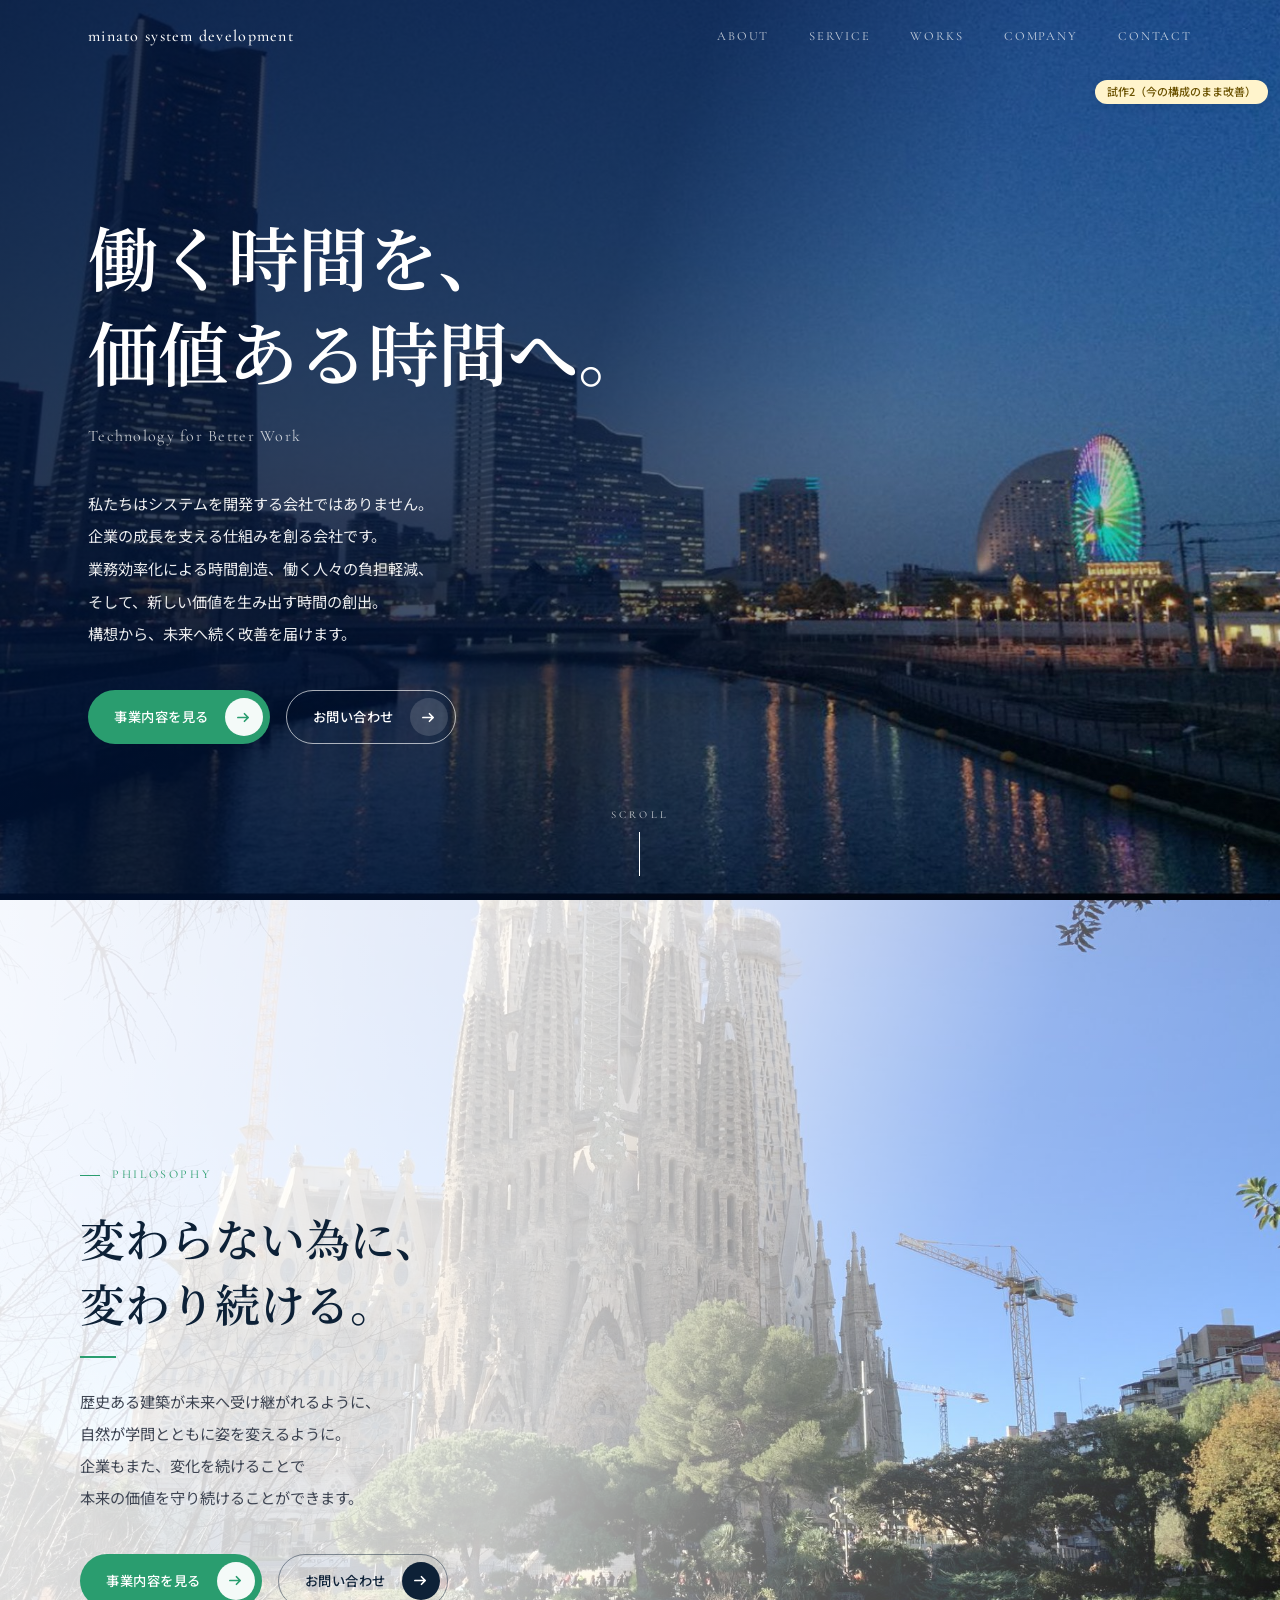
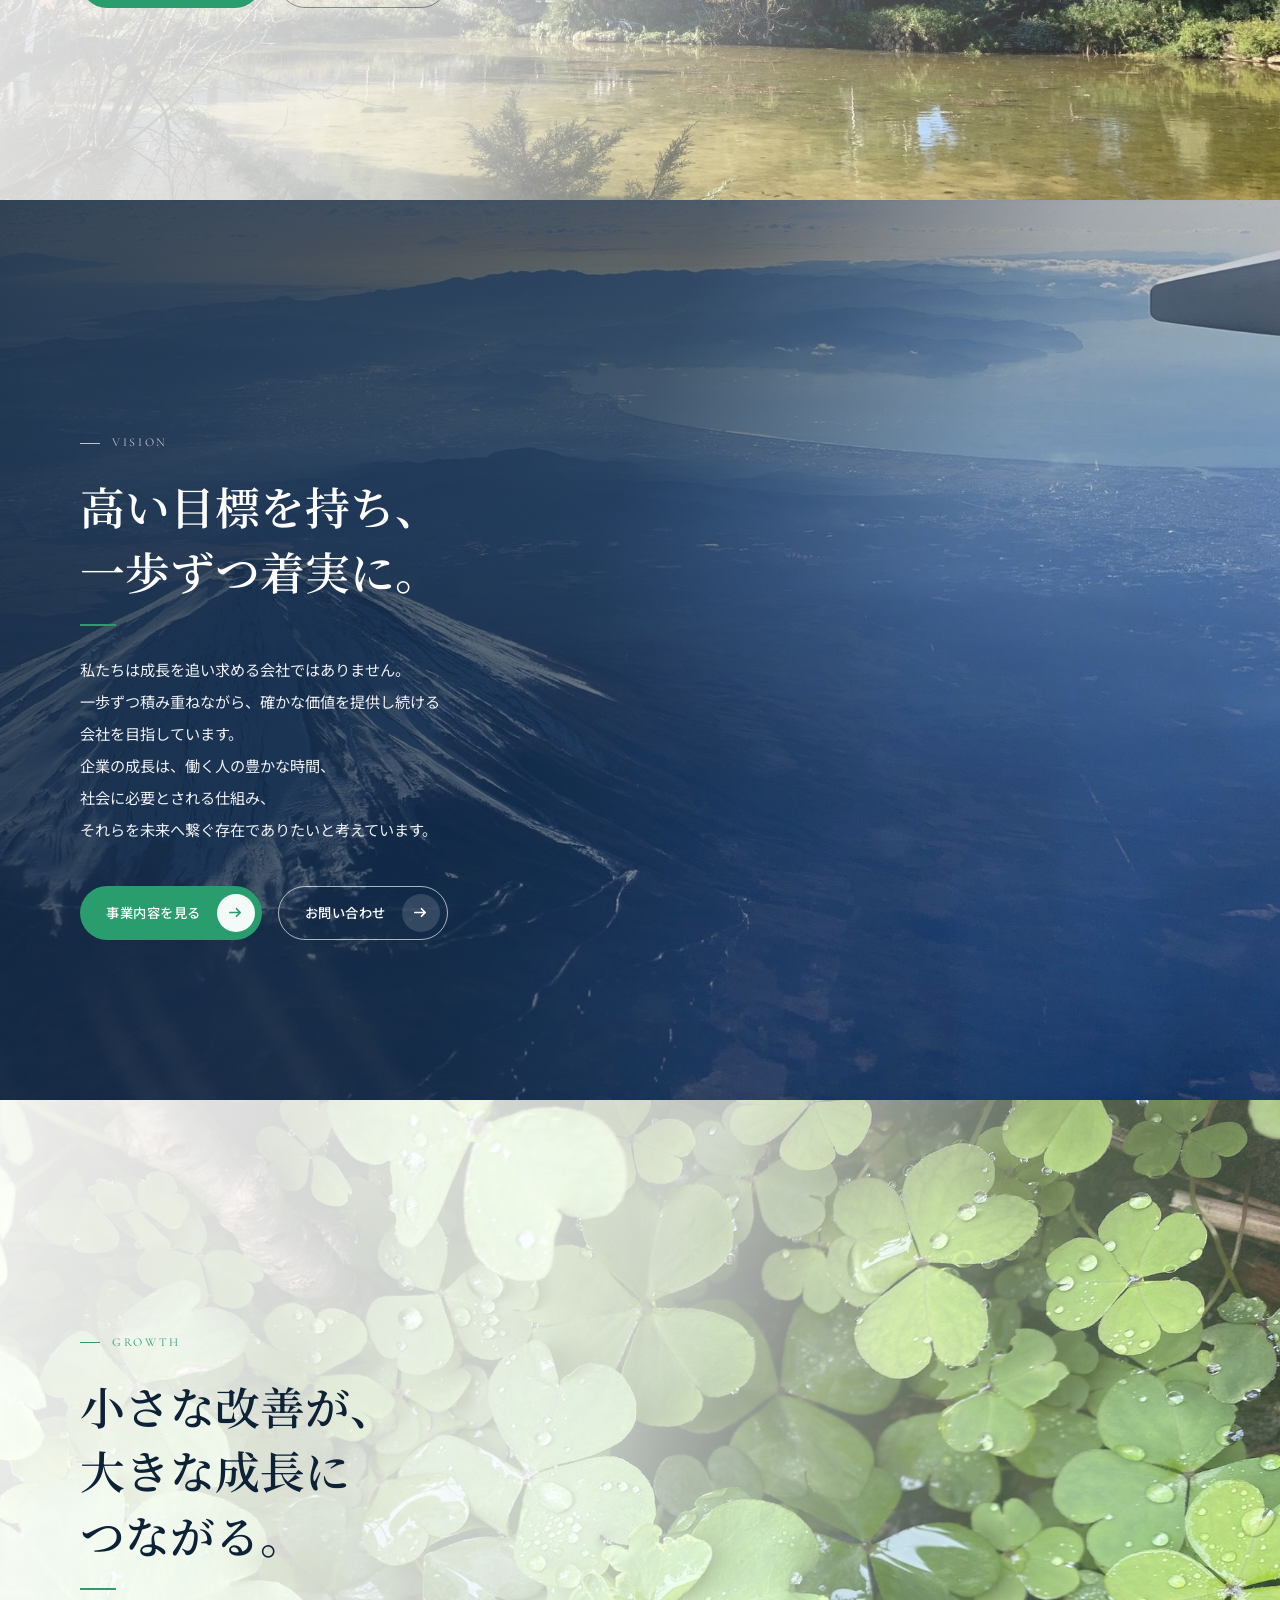
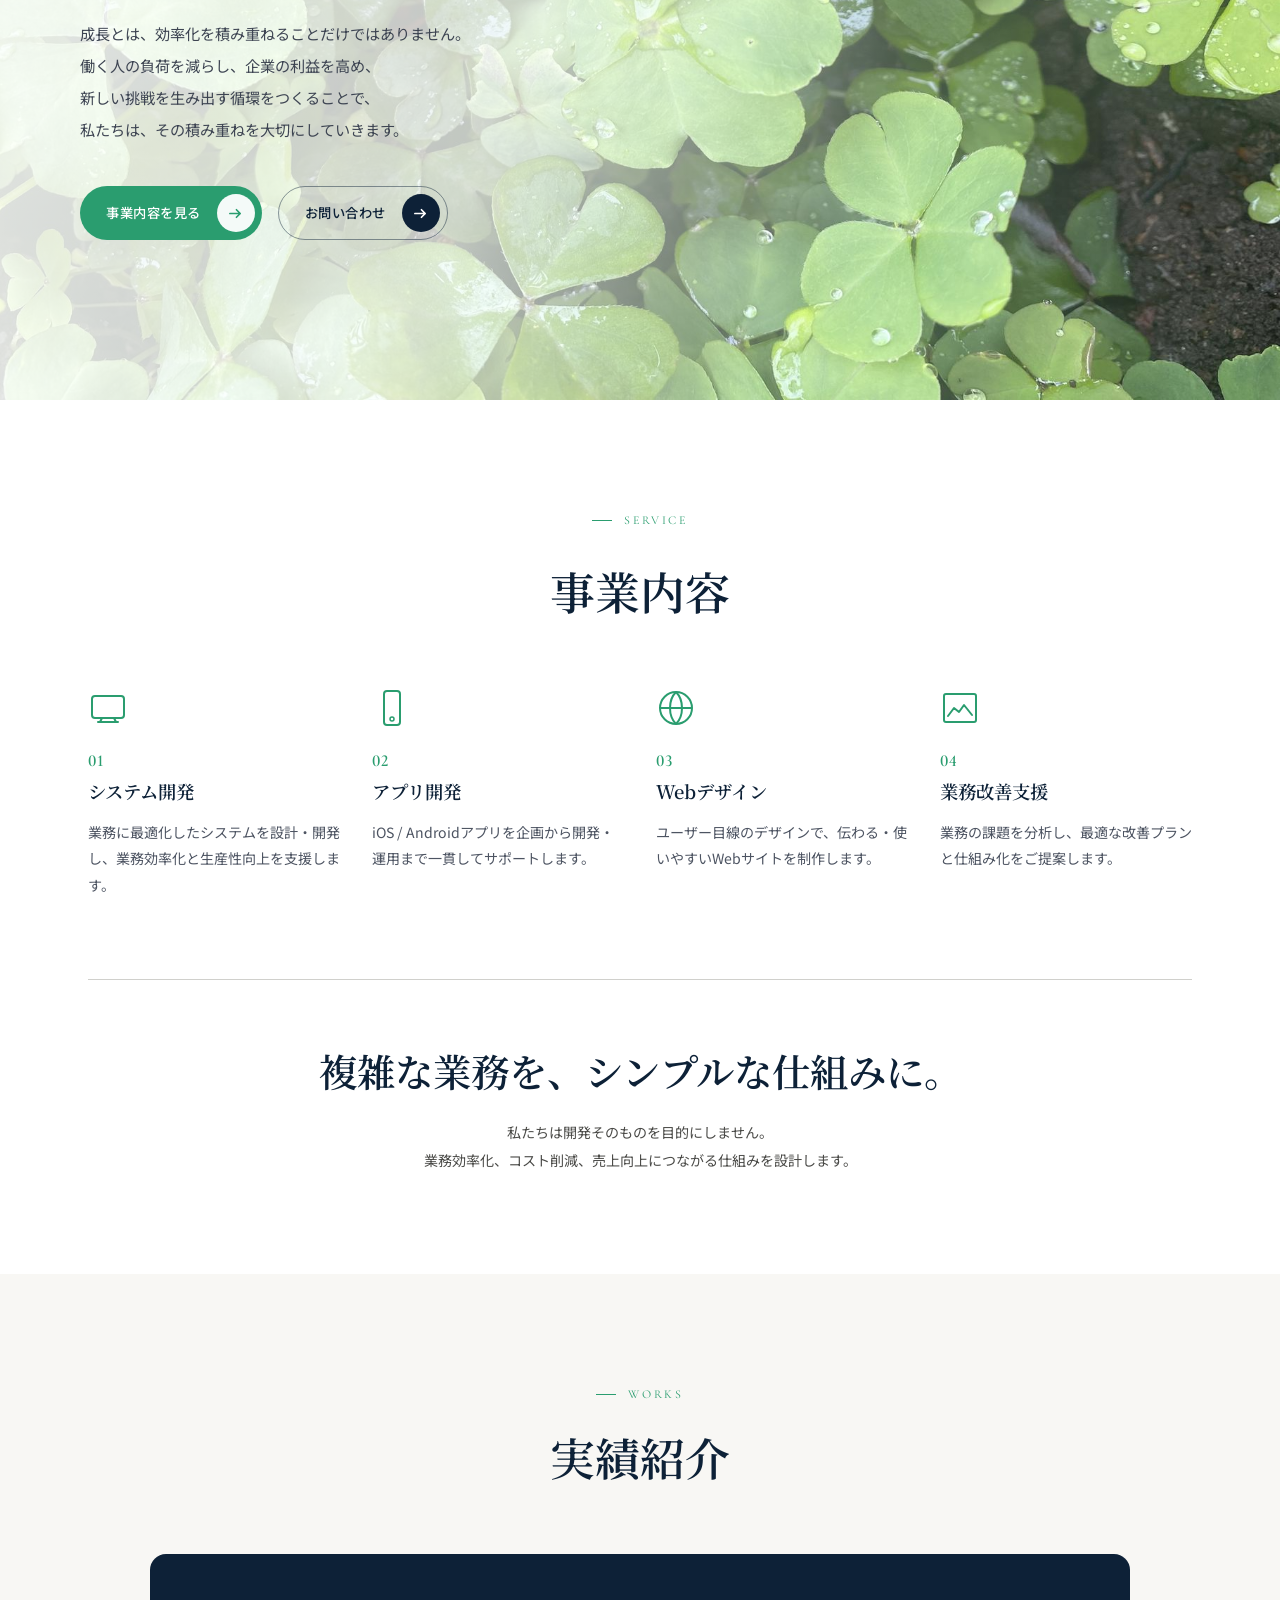
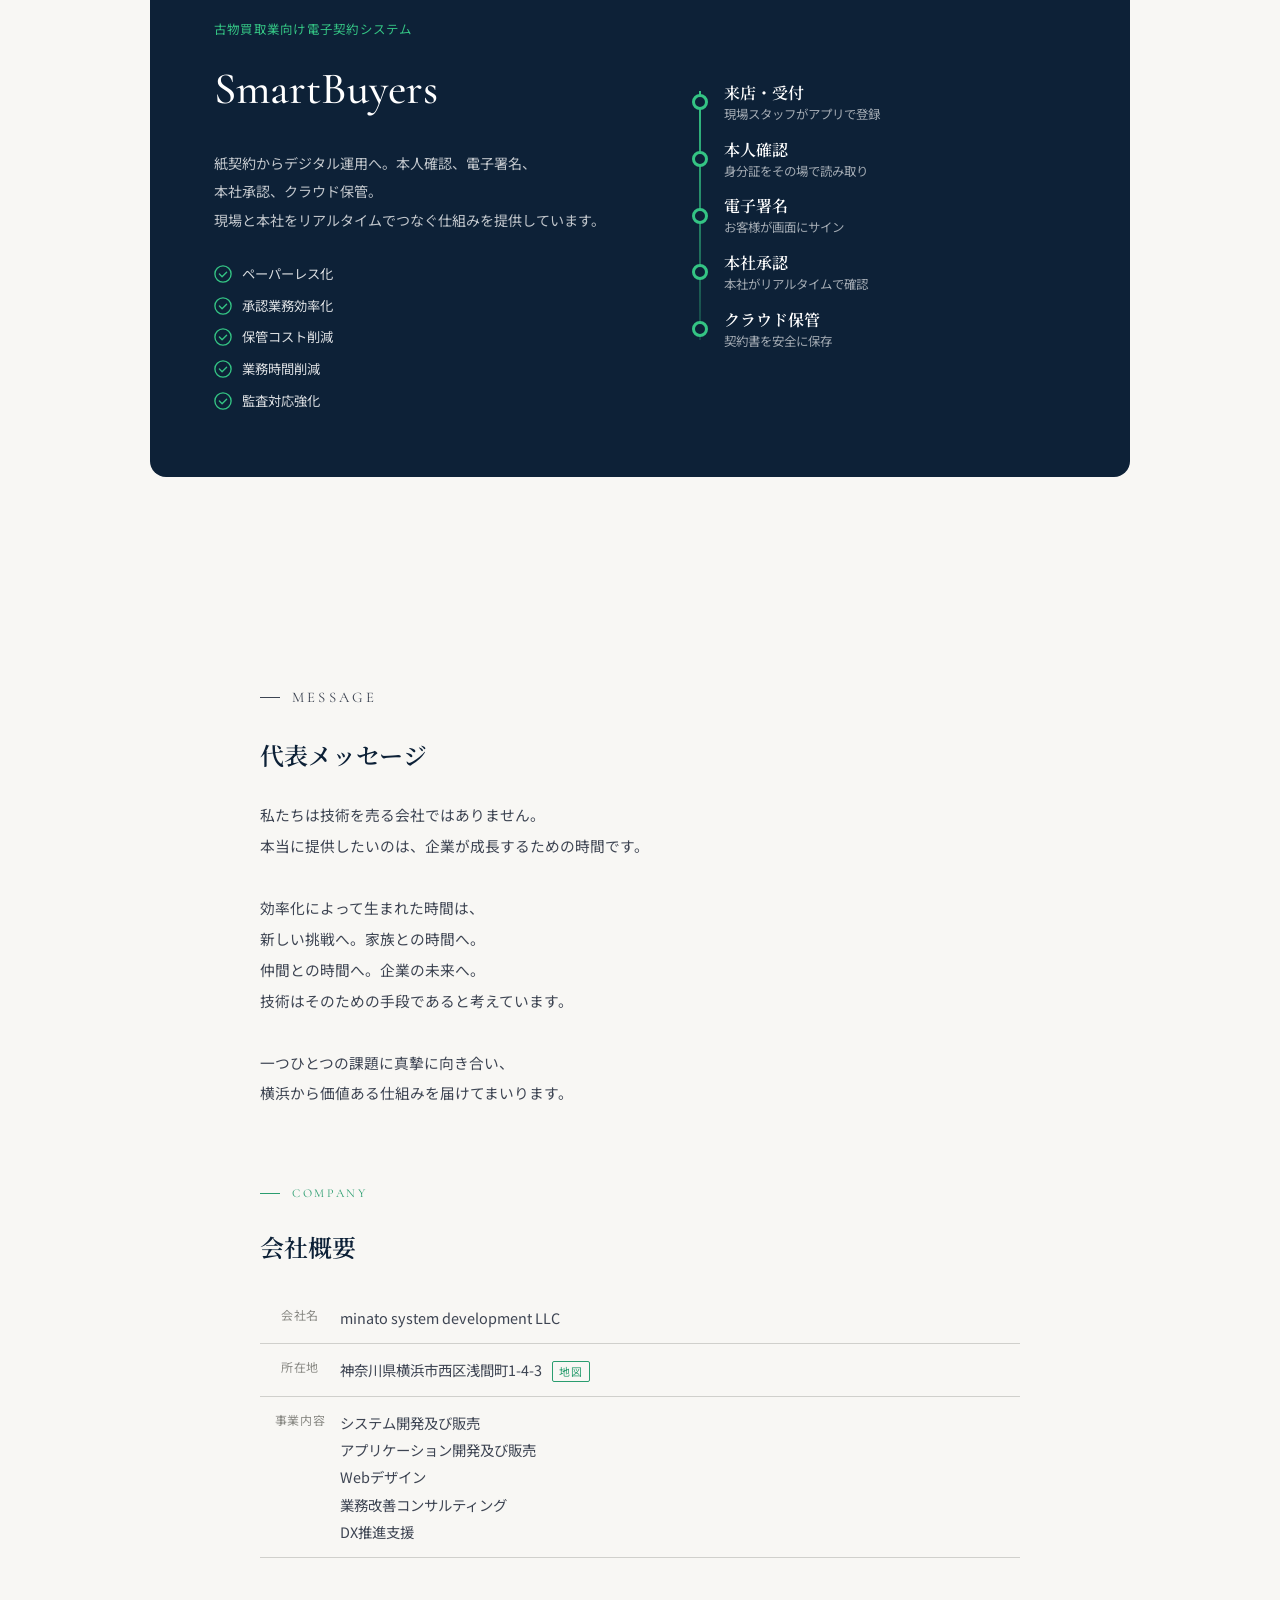
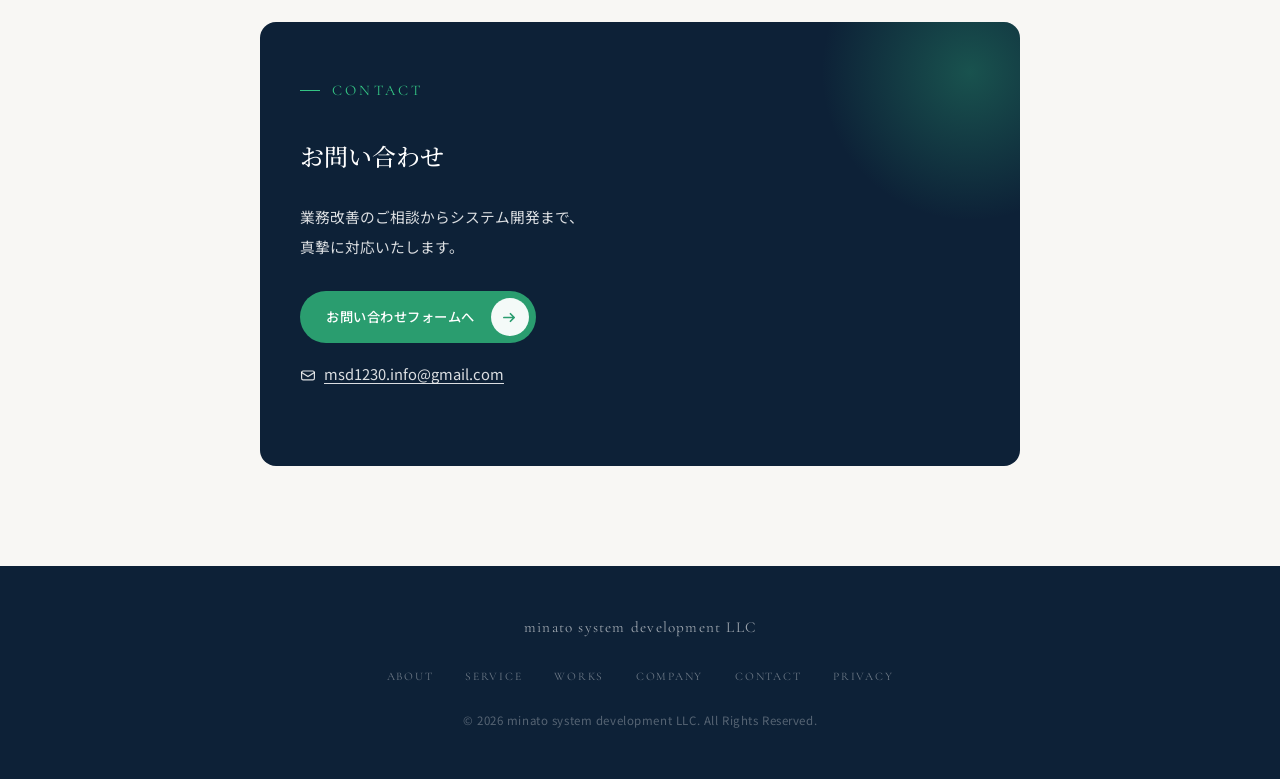
==== preview2/index.html @ 87cdeef1 "Add prototype 2 at /preview2/: current structure with refinements, noindex Copy of the live top page" ====
<!DOCTYPE html>
<html lang="ja">
<head>
  <meta charset="UTF-8">
  <meta name="robots" content="noindex, nofollow">
  <meta name="viewport" content="width=device-width, initial-scale=1.0">
  <title>minato system development LLC（試作2）</title>
  <meta name="description" content="働く時間を、価値ある時間へ。業務改善を通じて企業の成長と働く人々の豊かな時間を創出する。">
  <link rel="icon" href="../favicon.svg" type="image/svg+xml">
  <link rel="apple-touch-icon" href="../assets/images/apple-touch-icon.png">
  <meta property="og:type" content="website">
  <meta property="og:site_name" content="minato system development LLC">
  <meta property="og:title" content="minato system development LLC">
  <meta property="og:description" content="働く時間を、価値ある時間へ。業務改善を通じて企業の成長と働く人々の豊かな時間を創出する。">
  <meta property="og:url" content="https://mk12ttt.github.io/minato-system-development/">
  <meta property="og:image" content="https://mk12ttt.github.io/minato-system-development/assets/images/ogp.jpg">
  <meta property="og:locale" content="ja_JP">
  <meta name="twitter:card" content="summary_large_image">
  <link rel="stylesheet" href="../assets/css/style.css?v=20261011">
  <link rel="stylesheet" href="refine.css?v=1">
  <link rel="preconnect" href="https://fonts.googleapis.com">
  <link rel="preconnect" href="https://fonts.gstatic.com" crossorigin>
  <link href="https://fonts.googleapis.com/css2?family=Noto+Serif+JP:wght@400;500;600&family=Noto+Sans+JP:wght@300;400;500&family=Cormorant+Garamond:ital,wght@0,400;0,500;1,400&display=swap" rel="stylesheet">
</head>
<body>

  <div class="preview-badge">試作2（今の構成のまま改善）</div>

  <!-- HEADER -->
  <header class="header" id="header">
    <div class="header__inner">
      <a href="#top" class="header__logo">minato system development</a>
      <button class="header__hamburger" id="hamburger" aria-label="メニュー" aria-expanded="false" aria-controls="nav">
        <span></span><span></span><span></span>
      </button>
      <nav class="header__nav" id="nav">
        <button class="nav-close-btn" id="navClose" aria-label="閉じる">
          <svg width="20" height="20" viewBox="0 0 20 20" fill="none"><path d="M4 4l12 12M16 4L4 16" stroke="currentColor" stroke-width="1.5" stroke-linecap="round"/></svg>
        </button>
        <a href="#about">ABOUT</a>
        <a href="#service">SERVICE</a>
        <a href="#works">WORKS</a>
        <a href="#company">COMPANY</a>
        <a href="#contact">CONTACT</a>
      </nav>
      <div class="nav-overlay" id="navOverlay"></div>
    </div>
  </header>

  <!-- HERO -->
  <section id="top" class="sec-hero">
    <div class="sec-hero__overlay"></div>
    <div class="sec-hero__content">
      <h1 class="sec-hero__heading">働く時間を、<br>価値ある時間へ。</h1>
      <p class="sec-hero__sub">Technology for Better Work</p>
      <p class="sec-hero__body">私たちはシステムを開発する会社ではありません。<br>企業の成長を支える仕組みを創る会社です。<br>業務効率化による時間創造、働く人々の負担軽減、<br>そして、新しい価値を生み出す時間の創出。<br>構想から、未来へ続く改善を届けます。</p>
      <div class="cta-row">
        <a href="#service" class="btn btn--primary">事業内容を見る<span class="btn__arrow" aria-hidden="true"></span></a>
        <a href="#contact" class="btn btn--outline">お問い合わせ<span class="btn__arrow" aria-hidden="true"></span></a>
      </div>
    </div>
    <a href="#about" class="scroll-cue" aria-label="下へスクロール">SCROLL<span></span></a>
  </section>

  <!-- PHILOSOPHY -->
  <section id="about" class="sec-philosophy" data-nav="about">
    <div class="sec-philosophy__overlay"></div>
    <div class="sec-philosophy__text">
      <p class="sec-label">PHILOSOPHY</p>
      <h2 class="sec-heading">変わらない為に、<br>変わり続ける。</h2>
      <span class="sec-accent"></span>
      <p class="sec-body">歴史ある建築が未来へ受け継がれるように、<br>自然が学問とともに姿を変えるように。<br>企業もまた、変化を続けることで<br>本来の価値を守り続けることができます。</p>
      <div class="cta-row">
        <a href="#service" class="btn btn--primary">事業内容を見る<span class="btn__arrow" aria-hidden="true"></span></a>
        <a href="#contact" class="btn btn--ghost">お問い合わせ<span class="btn__arrow" aria-hidden="true"></span></a>
      </div>
    </div>
    <div class="sec-philosophy__photo"></div>
  </section>

  <!-- VISION -->
  <section class="sec-vision" data-nav="about">
    <div class="sec-vision__overlay"></div>
    <div class="sec-vision__content">
      <p class="sec-label sec-label--light">VISION</p>
      <h2 class="sec-heading sec-heading--white">高い目標を持ち、<br>一歩ずつ着実に。</h2>
      <span class="sec-accent"></span>
      <p class="sec-body sec-body--white">私たちは成長を追い求める会社ではありません。<br>一歩ずつ積み重ねながら、<br class="sp-br">確かな価値を提供し続ける<br>会社を目指しています。<br>企業の成長は、働く人の豊かな時間、<br>社会に必要とされる仕組み、<br>それらを未来へ繋ぐ存在で<br class="sp-br">ありたいと考えています。</p>
      <div class="cta-row">
        <a href="#service" class="btn btn--primary">事業内容を見る<span class="btn__arrow" aria-hidden="true"></span></a>
        <a href="#contact" class="btn btn--outline">お問い合わせ<span class="btn__arrow" aria-hidden="true"></span></a>
      </div>
    </div>
  </section>

  <!-- GROWTH -->
  <section class="sec-growth" data-nav="about">
    <div class="sec-growth__overlay"></div>
    <div class="sec-growth__text">
      <p class="sec-label">GROWTH</p>
      <h2 class="sec-heading">小さな改善が、<br>大きな成長に<br>つながる。</h2>
      <span class="sec-accent"></span>
      <p class="sec-body">成長とは、<br class="sp-br">効率化を積み重ねることだけではありません。<br>働く人の負荷を減らし、企業の利益を高め、<br>新しい挑戦を生み出す循環をつくることで、<br>私たちは、その積み重ねを大切にしていきます。</p>
      <div class="cta-row">
        <a href="#service" class="btn btn--primary">事業内容を見る<span class="btn__arrow" aria-hidden="true"></span></a>
        <a href="#contact" class="btn btn--ghost">お問い合わせ<span class="btn__arrow" aria-hidden="true"></span></a>
      </div>
    </div>
    <div class="sec-growth__photo"></div>
  </section>

  <!-- SERVICE -->
  <section id="service" class="sec-service" data-nav="service">
    <div class="container">
      <div class="sec-service__header">
        <p class="sec-label">SERVICE</p>
        <h2 class="sec-heading">事業内容</h2>
      </div>
      <div class="sec-service__grid">
        <div class="service-card">
          <div class="service-card__icon">
            <svg viewBox="0 0 40 40" fill="none"><rect x="4" y="8" width="32" height="22" rx="3" stroke="currentColor" stroke-width="2"/><path d="M14 30l-2 4M26 30l2 4M10 34h20" stroke="currentColor" stroke-width="2" stroke-linecap="round"/></svg>
          </div>
          <div class="service-card__text">
          <h3>システム開発</h3>
          <p>業務に最適化したシステムを設計・開発し、業務効率化と生産性向上を支援します。</p>
          </div>
        </div>
        <div class="service-card">
          <div class="service-card__icon">
            <svg viewBox="0 0 40 40" fill="none"><rect x="12" y="3" width="16" height="34" rx="3" stroke="currentColor" stroke-width="2"/><circle cx="20" cy="31" r="2" stroke="currentColor" stroke-width="1.5"/></svg>
          </div>
          <div class="service-card__text">
          <h3>アプリ開発</h3>
          <p>iOS / Androidアプリを企画から開発・運用まで一貫してサポートします。</p>
          </div>
        </div>
        <div class="service-card">
          <div class="service-card__icon">
            <svg viewBox="0 0 40 40" fill="none"><circle cx="20" cy="20" r="16" stroke="currentColor" stroke-width="2"/><path d="M4 20h32M20 4c-4 4-6 9-6 16s2 12 6 16M20 4c4 4 6 9 6 16s-2 12-6 16" stroke="currentColor" stroke-width="2"/></svg>
          </div>
          <div class="service-card__text">
          <h3>Webデザイン</h3>
          <p>ユーザー目線のデザインで、伝わる・使いやすいWebサイトを制作します。</p>
          </div>
        </div>
        <div class="service-card">
          <div class="service-card__icon">
            <svg viewBox="0 0 40 40" fill="none"><path d="M8 28l6-8 5 4 5-7 8 10" stroke="currentColor" stroke-width="2" stroke-linecap="round" stroke-linejoin="round"/><rect x="4" y="6" width="32" height="28" rx="2" stroke="currentColor" stroke-width="2"/></svg>
          </div>
          <div class="service-card__text">
          <h3>業務改善支援</h3>
          <p>業務の課題を分析し、最適な改善プランと仕組み化をご提案します。</p>
          </div>
        </div>
      </div>
      <div class="sec-service__tagline">
        <h3>複雑な業務を、シンプルな仕組みに。</h3>
        <p>私たちは開発そのものを目的にしません。<br>業務効率化、コスト削減、<br class="sp-br">売上向上につながる仕組みを設計します。</p>
      </div>
    </div>
  </section>

  <!-- WORKS -->
  <section class="works" id="works" data-nav="works">
    <div class="container">
      <div class="section-header">
        <p class="sec-label">WORKS</p>
        <h2 class="sec-heading">実績紹介</h2>
      </div>
      <div class="works__card">
        <div class="works__info">
          <p class="works__category">古物買取業向け電子契約システム</p>
          <h3 class="works__title">SmartBuyers</h3>
          <p class="works__desc">紙契約からデジタル運用へ。<br class="sp-br">本人確認、電子署名、<br>本社承認、クラウド保管。<br>現場と本社をリアルタイムでつなぐ<br class="sp-br">仕組みを提供しています。</p>
          <ul class="works__features">
            <li><svg viewBox="0 0 20 20" fill="none"><circle cx="10" cy="10" r="9" stroke="currentColor" stroke-width="1.5"/><path d="M6 10l3 3 5-5" stroke="currentColor" stroke-width="1.5" stroke-linecap="round" stroke-linejoin="round"/></svg>ペーパーレス化</li>
            <li><svg viewBox="0 0 20 20" fill="none"><circle cx="10" cy="10" r="9" stroke="currentColor" stroke-width="1.5"/><path d="M6 10l3 3 5-5" stroke="currentColor" stroke-width="1.5" stroke-linecap="round" stroke-linejoin="round"/></svg>承認業務効率化</li>
            <li><svg viewBox="0 0 20 20" fill="none"><circle cx="10" cy="10" r="9" stroke="currentColor" stroke-width="1.5"/><path d="M6 10l3 3 5-5" stroke="currentColor" stroke-width="1.5" stroke-linecap="round" stroke-linejoin="round"/></svg>保管コスト削減</li>
            <li><svg viewBox="0 0 20 20" fill="none"><circle cx="10" cy="10" r="9" stroke="currentColor" stroke-width="1.5"/><path d="M6 10l3 3 5-5" stroke="currentColor" stroke-width="1.5" stroke-linecap="round" stroke-linejoin="round"/></svg>業務時間削減</li>
            <li><svg viewBox="0 0 20 20" fill="none"><circle cx="10" cy="10" r="9" stroke="currentColor" stroke-width="1.5"/><path d="M6 10l3 3 5-5" stroke="currentColor" stroke-width="1.5" stroke-linecap="round" stroke-linejoin="round"/></svg>監査対応強化</li>
          </ul>
        </div>
        <ol class="works__flow" aria-label="SmartBuyers の契約の流れ">
          <li><span class="works__dot"></span><b>来店・受付</b><small>現場スタッフがアプリで登録</small></li>
          <li><span class="works__dot"></span><b>本人確認</b><small>身分証をその場で読み取り</small></li>
          <li><span class="works__dot"></span><b>電子署名</b><small>お客様が画面にサイン</small></li>
          <li><span class="works__dot"></span><b>本社承認</b><small>本社がリアルタイムで確認</small></li>
          <li><span class="works__dot"></span><b>クラウド保管</b><small>契約書を安全に保存</small></li>
        </ol>
        </div>
      </div>
    </div>
  </section>

  <!-- BOTTOM: MESSAGE + COMPANY + CONTACT -->
  <section class="bottom-section">
    <div class="container">
      <div class="bottom-section__grid">
        <div class="message" data-nav="none">
          <p class="sec-label">MESSAGE</p>
          <h2>代表メッセージ</h2>
          <p>私たちは技術を売る会社ではありません。<br>本当に提供したいのは、<br class="sp-br">企業が成長するための時間です。<br><br>効率化によって生まれた時間は、<br>新しい挑戦へ。家族との時間へ。<br>仲間との時間へ。企業の未来へ。<br>技術はそのための手段であると考えています。<br><br>一つひとつの課題に真摯に向き合い、<br>横浜から価値ある仕組みを届けてまいります。</p>
        </div>
        <div class="company" id="company" data-nav="company">
          <p class="sec-label">COMPANY</p>
          <h2>会社概要</h2>
          <table class="company__table">
            <tr><th>会社名</th><td>minato system development LLC</td></tr>
            <tr><th>所在地</th><td><a href="https://www.google.com/maps/search/?api=1&query=%E7%A5%9E%E5%A5%88%E5%B7%9D%E7%9C%8C%E6%A8%AA%E6%B5%9C%E5%B8%82%E8%A5%BF%E5%8C%BA%E6%B5%85%E9%96%93%E7%94%BA1-4-3" class="map-link" target="_blank" rel="noopener">神奈川県横浜市西区浅間町1-4-3<span class="map-link__label">地図</span></a></td></tr>
            <tr><th>事業内容</th><td>システム開発及び販売<br>アプリケーション開発及び販売<br>Webデザイン<br>業務改善コンサルティング<br>DX推進支援</td></tr>
          </table>
        </div>
        <div class="contact" id="contact" data-nav="contact">
          <p class="sec-label">CONTACT</p>
          <h2>お問い合わせ</h2>
          <p>業務改善のご相談からシステム開発まで、<br>真摯に対応いたします。</p>
          <a href="../contact.html" class="btn btn--primary">お問い合わせフォームへ<span class="btn__arrow" aria-hidden="true"></span></a>
          <p class="contact__email">
            <svg viewBox="0 0 20 20" fill="none"><rect x="2" y="5" width="16" height="11" rx="2" stroke="currentColor" stroke-width="1.5"/><path d="M2 7l8 5 8-5" stroke="currentColor" stroke-width="1.5" stroke-linecap="round"/></svg>
            <a href="mailto:msd1230.info@gmail.com">msd1230.info@gmail.com</a>
          </p>
        </div>
      </div>
    </div>
  </section>

  <!-- FOOTER -->
  <footer class="footer">
    <div class="footer__inner">
      <p class="footer__logo">minato system development LLC</p>
      <nav class="footer__nav">
        <a href="#about">ABOUT</a>
        <a href="#service">SERVICE</a>
        <a href="#works">WORKS</a>
        <a href="#company">COMPANY</a>
        <a href="#contact">CONTACT</a>
        <a href="../privacy.html">PRIVACY</a>
      </nav>
      <p class="footer__copy">&copy; 2026 minato system development LLC. All Rights Reserved.</p>
    </div>
  </footer>

  <a href="../contact.html" class="float-cta" id="floatCta">お問い合わせ<span class="btn__arrow" aria-hidden="true"></span></a>

  <script src="../assets/js/main.js?v=20261011"></script>
  <script>
    // 画面下の相談ボタン：最初の画面を過ぎたら出し、お問い合わせ欄が見えたら引っ込める
    (() => {
      const btn = document.getElementById('floatCta');
      const hero = document.querySelector('.sec-hero');
      const contact = document.getElementById('contact');
      const update = () => {
        const past = hero.getBoundingClientRect().bottom < 0;
        const near = contact.getBoundingClientRect().top < window.innerHeight;
        btn.classList.toggle('visible', past && !near);
      };
      window.addEventListener('scroll', update, { passive: true });
      update();
    })();
  </script>
</body>
</html>
---- assets/css/style.css ----
/* ===========================
   VARIABLES & RESET
=========================== */
:root {
  --navy:   #0d2137;
  --emerald: #2a9d6f;
  --emerald-light: #34c484;
  --white:  #ffffff;
  --off-white: #f8f7f4;
  --gray-100: #f2f2f0;
  --gray-300: #d0d0cc;
  --gray-500: #8a8a85;
  --gray-700: #4a4a47;
  --text:   #1a1a18;

  --font-serif: 'Cormorant Garamond', 'Noto Serif JP', serif;
  --font-jp-serif: 'Noto Serif JP', serif;
  --font-sans: 'Noto Sans JP', sans-serif;

  --container: 1200px;
  --header-h: 72px;
  --ease: cubic-bezier(0.16, 1, 0.3, 1);
}

*, *::before, *::after { box-sizing: border-box; margin: 0; padding: 0; }
html { scroll-behavior: smooth; }
body { font-family: var(--font-sans); font-weight: 300; color: var(--text); background: var(--white); line-height: 1.8; -webkit-font-smoothing: antialiased; }
img { display: block; max-width: 100%; height: auto; }
a { text-decoration: none; color: inherit; }
ul { list-style: none; }

/* ===========================
   UTILITIES
=========================== */
.container { width: 100%; max-width: var(--container); margin: 0 auto; padding: 0 48px; }

.sec-label {
  font-family: var(--font-serif);
  font-size: 0.75rem;
  letter-spacing: 0.22em;
  color: var(--emerald);
  text-transform: uppercase;
  margin-bottom: 20px;
  display: block;
}
.sec-label--light { color: rgba(255,255,255,0.7); }

.sec-heading {
  font-family: var(--font-jp-serif);
  font-size: clamp(2rem, 3.5vw, 2.8rem);
  font-weight: 500;
  line-height: 1.45;
  color: var(--navy);
  margin-bottom: 20px;
}
.sec-heading--white { color: var(--white); }

.sec-accent {
  display: block;
  width: 36px;
  height: 2px;
  background: var(--emerald);
  margin-bottom: 28px;
}

.sec-body {
  font-size: 0.88rem;
  line-height: 2.1;
  color: var(--gray-700);
  margin-bottom: 0;
}
.sec-body--white { color: rgba(255,255,255,0.88); }

.cta-row {
  display: flex;
  gap: 16px;
  flex-wrap: wrap;
  margin-top: 40px;
}

.section-header { text-align: center; margin-bottom: 64px; }

/* ===========================
   BUTTONS
=========================== */
.btn {
  display: inline-flex;
  align-items: center;
  gap: 6px;
  padding: 14px 30px;
  font-family: var(--font-sans);
  font-size: 0.83rem;
  font-weight: 400;
  letter-spacing: 0.04em;
  border-radius: 2px;
  transition: all 0.3s var(--ease);
  cursor: pointer;
  border: none;
  white-space: nowrap;
}
.btn--primary { background: var(--emerald); color: var(--white); }
.btn--outline { background: transparent; color: var(--white); border: 1px solid rgba(255,255,255,0.65); }
.btn--ghost { background: transparent; color: var(--navy); border: 1px solid rgba(13,33,55,0.45); }
/* マウスのある端末だけ。スマホでは押したあとも浮いたまま残ってしまうため */
@media (hover: hover) {
  .btn--primary:hover { background: var(--emerald-light); transform: translateY(-2px); box-shadow: 0 8px 24px rgba(42,157,111,0.35); }
  .btn--outline:hover { background: rgba(255,255,255,0.1); border-color: var(--white); }
  .btn--ghost:hover { background: rgba(13,33,55,0.05); border-color: var(--navy); }
}
/* 押した瞬間の手応え（スマホ含む） */
.btn:active { transform: translateY(1px); }

/* ===========================
   HEADER
=========================== */
.header {
  position: fixed;
  top: 0; left: 0; right: 0;
  z-index: 100;
  height: var(--header-h);
  transition: background 0.4s ease, backdrop-filter 0.4s ease;
}
.header.scrolled {
  background: rgba(13,33,55,0.95);
  backdrop-filter: blur(12px);
  box-shadow: 0 1px 0 rgba(255,255,255,0.08);
}
.header__inner {
  max-width: var(--container);
  margin: 0 auto;
  padding: 0 48px;
  height: 100%;
  display: flex;
  align-items: center;
  justify-content: space-between;
}
.header__logo {
  font-family: var(--font-serif);
  font-size: 1rem;
  font-weight: 500;
  letter-spacing: 0.08em;
  color: var(--white);
  white-space: nowrap;
}
.header__nav { display: flex; gap: 40px; }
.header__nav a {
  font-family: var(--font-serif);
  font-size: 0.78rem;
  letter-spacing: 0.15em;
  color: rgba(255,255,255,0.75);
  transition: color 0.25s;
}
.header__nav a:hover { color: var(--white); }
.header__hamburger {
  display: none;
  flex-direction: column;
  gap: 5px;
  background: none;
  border: none;
  cursor: pointer;
  padding: 8px;
  z-index: 101;
  position: relative;
}
.header__hamburger span { display: block; width: 24px; height: 1.5px; background: var(--white); transition: all 0.3s; transform-origin: center; }
.header__hamburger.active span:nth-child(1) { transform: translateY(6.5px) rotate(45deg); }
.header__hamburger.active span:nth-child(2) { opacity: 0; transform: scaleX(0); }
.header__hamburger.active span:nth-child(3) { transform: translateY(-6.5px) rotate(-45deg); }
.nav-close-btn {
  display: none;
  position: absolute;
  top: 0; right: 0;
  width: var(--header-h);
  height: var(--header-h);
  background: none;
  border: none;
  cursor: pointer;
  color: rgba(255,255,255,0.7);
  align-items: center;
  justify-content: center;
  transition: color 0.2s;
}
.nav-close-btn:hover { color: var(--white); }
.nav-overlay { display: none; position: fixed; inset: 0; background: rgba(0,0,0,0.5); z-index: 99; backdrop-filter: blur(2px); }
.nav-overlay.active { display: block; }

/* ===========================
   HERO
=========================== */
.sec-hero {
  position: relative;
  min-height: 100svh;
  display: flex;
  align-items: center;
  background-image: url('../images/hero-pc.jpg');
  background-size: cover;
  background-position: center top;
  scroll-margin-top: 0;
}
.sec-hero__overlay {
  position: absolute;
  inset: 0;
  background: linear-gradient(
    110deg,
    rgba(0,18,52,0.88) 0%,
    rgba(0,18,52,0.72) 45%,
    rgba(0,18,52,0.35) 65%,
    rgba(0,18,52,0.10) 100%
  );
}
.sec-hero__content {
  position: relative;
  z-index: 2;
  width: 100%;
  max-width: var(--container);
  margin: 0 auto;
  padding: calc(var(--header-h) + 60px) 48px 80px;
}
.sec-hero__heading {
  font-family: var(--font-jp-serif);
  font-size: clamp(2.6rem, 5.5vw, 4.4rem);
  font-weight: 500;
  line-height: 1.35;
  color: var(--white);
  margin-bottom: 24px;
}
.sec-hero__sub {
  font-family: var(--font-serif);
  font-size: 1rem;
  letter-spacing: 0.08em;
  color: rgba(255,255,255,0.75);
  margin-bottom: 36px;
}
.sec-hero__body {
  font-size: 0.88rem;
  line-height: 2.15;
  color: rgba(255,255,255,0.85);
  margin-bottom: 0;
  max-width: 480px;
}

/* ===========================
   PHILOSOPHY
=========================== */
.sec-philosophy {
  position: relative;
  min-height: 100svh;
  display: flex;
  align-items: center;
  background-image: url('../images/philosophy-pc.jpg');
  background-size: cover;
  background-position: center;
  scroll-margin-top: var(--header-h);
}
.sec-philosophy__overlay {
  position: absolute;
  inset: 0;
  background: linear-gradient(
    110deg,
    rgba(255,255,255,0.92) 0%,
    rgba(255,255,255,0.75) 45%,
    rgba(255,255,255,0.30) 68%,
    rgba(255,255,255,0.05) 100%
  );
}
.sec-philosophy__text {
  position: relative;
  z-index: 2;
  width: 100%;
  max-width: 680px;
  padding: calc(var(--header-h) + 80px) 80px 80px;
  display: flex;
  flex-direction: column;
}
.sec-philosophy__text .cta-row { margin-top: 40px; }
.sec-philosophy__photo { display: none; }

/* ===========================
   VISION
=========================== */
.sec-vision {
  position: relative;
  min-height: 100svh;
  display: flex;
  align-items: center;
  background-image: url('../images/vision-pc.jpg');
  background-size: cover;
  background-position: center top;
}
.sec-vision__overlay {
  position: absolute;
  inset: 0;
  background: linear-gradient(
    110deg,
    rgba(13,33,55,0.82) 0%,
    rgba(13,33,55,0.65) 45%,
    rgba(13,33,55,0.25) 68%,
    rgba(13,33,55,0.05) 100%
  );
}
.sec-vision__content {
  position: relative;
  z-index: 2;
  width: 100%;
  max-width: 680px;
  padding: calc(var(--header-h) + 80px) 80px 80px;
  display: flex;
  flex-direction: column;
}
.sec-vision__content .cta-row { margin-top: 40px; }

/* ===========================
   GROWTH
=========================== */
.sec-growth {
  position: relative;
  min-height: 100svh;
  display: flex;
  align-items: center;
  background-image: url('../images/growth-pc.jpg');
  background-size: cover;
  background-position: center;
  scroll-margin-top: var(--header-h);
}
.sec-growth__overlay {
  position: absolute;
  inset: 0;
  background: linear-gradient(
    110deg,
    rgba(255,255,255,0.92) 0%,
    rgba(255,255,255,0.75) 45%,
    rgba(255,255,255,0.30) 68%,
    rgba(255,255,255,0.05) 100%
  );
}
.sec-growth__text {
  position: relative;
  z-index: 2;
  width: 100%;
  max-width: 680px;
  padding: calc(var(--header-h) + 80px) 80px 80px;
  display: flex;
  flex-direction: column;
}
.sec-growth__text .cta-row { margin-top: 40px; }
.sec-growth__photo {
  display: none;
  min-height: 400px;
}

/* ===========================
   SERVICE
=========================== */
.sec-service {
  background: var(--white);
  padding: 100px 0;
  scroll-margin-top: var(--header-h);
}
.sec-service__header { text-align: center; margin-bottom: 64px; }
.sec-service__header .sec-heading { margin-top: 8px; }
.sec-service__grid {
  display: grid;
  grid-template-columns: repeat(4, 1fr);
  gap: 48px 32px;
  margin-bottom: 80px;
}
.service-card {}
.service-card__icon {
  width: 40px;
  height: 40px;
  color: var(--emerald);
  margin-bottom: 20px;
}
.service-card__icon svg { width: 100%; height: 100%; }
.service-card h3 {
  font-family: var(--font-jp-serif);
  font-size: 1rem;
  font-weight: 500;
  color: var(--navy);
  margin-bottom: 12px;
  line-height: 1.6;
}
.service-card p { font-size: 0.82rem; line-height: 1.9; color: var(--gray-500); }
.sec-service__tagline {
  padding-top: 64px;
  border-top: 1px solid var(--gray-300);
  text-align: center;
}
.sec-service__tagline h3 {
  font-family: var(--font-jp-serif);
  font-size: clamp(1.6rem, 3vw, 2.4rem);
  font-weight: 500;
  color: var(--navy);
  margin-bottom: 20px;
  line-height: 1.4;
}
.sec-service__tagline p { font-size: 0.88rem; line-height: 2; color: var(--gray-700); }

/* ===========================
   WORKS
=========================== */
.works { background: var(--off-white); padding: 100px 0; }
.works__card {
  display: block;
  background: var(--navy);
  padding: 64px;
  border-radius: 4px;
  max-width: 760px;
  margin: 0 auto;
}
.works__category { font-size: 0.78rem; letter-spacing: 0.1em; color: var(--emerald-light); margin-bottom: 8px; }
.works__title { font-family: var(--font-serif); font-size: clamp(2rem, 3.5vw, 3rem); font-weight: 500; color: var(--white); margin-bottom: 20px; }
.works__desc { font-size: 0.88rem; line-height: 2; color: rgba(255,255,255,0.75); margin-bottom: 28px; }
.works__features { display: flex; flex-direction: column; gap: 8px; }
.works__features li { display: flex; align-items: center; gap: 10px; font-size: 0.83rem; color: rgba(255,255,255,0.85); }
.works__features svg { width: 18px; height: 18px; color: var(--emerald-light); flex-shrink: 0; }
.works__visual { border-radius: 4px; overflow: hidden; }
.works__photo { width: 100%; height: 100%; object-fit: cover; display: block; border-radius: 4px; }

/* ===========================
   BOTTOM SECTION
=========================== */
.bottom-section { background: var(--off-white); padding: 100px 0; }
.bottom-section__grid { display: flex; flex-direction: column; gap: 64px; max-width: 760px; margin: 0 auto; }
.message h2, .company h2, .contact h2 {
  font-family: var(--font-jp-serif);
  font-size: 1.5rem;
  font-weight: 500;
  color: var(--navy);
  margin-bottom: 24px;
}
.message p, .contact > p { font-size: 0.82rem; line-height: 2.1; color: var(--gray-700); }
.company__table { width: 100%; border-collapse: collapse; }
.company__table tr { border-bottom: 1px solid var(--gray-300); }
.company__table th { font-size: 0.75rem; font-weight: 400; color: var(--gray-500); letter-spacing: 0.05em; padding: 12px 0; width: 80px; vertical-align: top; white-space: nowrap; }
.company__table td { font-size: 0.83rem; line-height: 1.9; color: var(--gray-700); padding: 12px 0; }
.contact > p { margin-bottom: 28px; }
.contact__email { display: flex; align-items: center; gap: 8px; font-size: 0.78rem; color: var(--gray-500); margin-top: 16px; word-break: break-all; }
.contact__email svg { width: 16px; height: 16px; flex-shrink: 0; }
.bottom-section .btn { display: inline-flex; width: auto; }

/* ===========================
   FOOTER
=========================== */
.footer { background: var(--navy); padding: 48px 0; }
.footer__inner { max-width: var(--container); margin: 0 auto; padding: 0 48px; display: flex; flex-direction: column; align-items: center; gap: 24px; }
.footer__logo { font-family: var(--font-serif); font-size: 0.95rem; letter-spacing: 0.08em; color: rgba(255,255,255,0.6); }
.footer__nav { display: flex; gap: 32px; }
.footer__nav a { font-family: var(--font-serif); font-size: 0.72rem; letter-spacing: 0.15em; color: rgba(255,255,255,0.4); transition: color 0.25s; }
.footer__nav a:hover { color: rgba(255,255,255,0.8); }
.footer__copy { font-size: 0.72rem; color: rgba(255,255,255,0.3); letter-spacing: 0.05em; }

/* ===========================
   RESPONSIVE — tablet
=========================== */
@media (max-width: 1024px) {
  .sec-philosophy__text, .sec-growth__text { padding: calc(var(--header-h) + 60px) 48px 60px; }
  .sec-vision__content { padding: calc(var(--header-h) + 60px) 48px 60px; }
  .sec-service__grid { grid-template-columns: repeat(2, 1fr); gap: 40px 32px; }
}

/* ===========================
   RESPONSIVE — mobile
=========================== */
/* スマホだけで効く改行。1文字だけ次の行に残るのを防ぐ */
.sp-br { display: none; }

@media (max-width: 768px) {
  :root { --header-h: 60px; }
  .sp-br { display: inline; }

  .container { padding: 0 24px; }
  .header__inner { padding: 0 24px; }
  .header__nav {
    position: fixed;
    top: 0; right: -100%;
    width: 75vw; max-width: 320px; height: 100vh;
    background: var(--navy);
    flex-direction: column;
    justify-content: flex-start;
    align-items: center;
    padding-top: calc(var(--header-h) + 48px);
    gap: 36px;
    transition: right 0.4s var(--ease);
    box-shadow: -8px 0 40px rgba(0,0,0,0.4);
    z-index: 100;
  }
  .header__nav.open { right: 0; }
  .header__nav a { font-size: 0.88rem; letter-spacing: 0.2em; }
  .nav-close-btn { display: flex; }
  .header__hamburger { display: flex; }
  .header__hamburger.active { opacity: 0; pointer-events: none; }

  /* Hero SP */
  /* みなとみらいと分かるよう、横長写真の観覧車とホテルの側を使う。
     文字やボタンに隠れないよう 200px 下げてボタンの下に出し、
     上にできるすき間は写真の空の色からぼかしてつなぐ */
  .sec-hero {
    background-color: #3c74c0;
    background-image:
      linear-gradient(to bottom, #3c74c0 0, #3c74c0 190px, rgba(60,116,192,0) 260px),
      url('../images/hero-pc.jpg');
    background-repeat: no-repeat;
    background-size: 100% 100%, cover;
    background-position: 0 0, 84% 200px;
    align-items: flex-start;
    min-height: 100svh;
  }
  .sec-hero__overlay {
    background: linear-gradient(
      160deg,
      rgba(0,18,52,0.82) 0%,
      rgba(0,18,52,0.70) 50%,
      rgba(0,18,52,0.40) 80%,
      rgba(0,18,52,0.15) 100%
    );
  }
  .sec-hero__content { padding: calc(var(--header-h) + 48px) 24px 64px; }
  .sec-hero__heading { font-size: clamp(2.2rem, 9vw, 3rem); }
  .cta-row { flex-direction: column; gap: 12px; }
  .cta-row .btn { width: 100%; justify-content: center; text-align: center; padding: 16px 24px; }

  /* Philosophy SP */
  /* 写真の上端がヘッダーに隠れないよう、ヘッダーの高さぶん下げて置く。
     上にできるすき間は写真の空と同じ色で埋める */
  .sec-philosophy {
    background-color: #648ee0;
    /* 1枚目：写真の上端の直線が目立たないよう、空の色からぼかしてつなぐ */
    background-image:
      linear-gradient(to bottom, #648ee0 0, #648ee0 80px, rgba(100,142,224,0) 150px),
      url('../images/philosophy-sp.jpg');
    background-repeat: no-repeat;
    background-origin: content-box;
    background-size: 100% 100%, cover;
    background-position: 0 0, center 80px;
    padding-top: var(--header-h);
    min-height: 100svh;
    align-items: flex-start;
  }
  /* ヘッダーぶんは .sec-philosophy の padding-top で空けているので、ここでは足さない */
  .sec-philosophy__text {
    max-width: 100%;
    padding: 56px 24px 64px;
    min-height: calc(100svh - var(--header-h));
  }
  .sec-philosophy__text .cta-row { margin-top: auto; padding-top: 48px; }
  /* 左からの白ぼかしだと塔の左半分が消えるため、スマホは上から下へ薄くする */
  .sec-philosophy__overlay {
    background: linear-gradient(
      180deg,
      rgba(255,255,255,0.80) 0%,
      rgba(255,255,255,0.66) 50%,
      rgba(255,255,255,0.20) 72%,
      rgba(255,255,255,0.05) 100%
    );
  }

  /* 同じボタンが毎画面続くため、スマホではヒーローとお問い合わせ以外は出さない */
  .sec-philosophy__text .cta-row,
  .sec-vision__content .cta-row,
  .sec-growth__text .cta-row { display: none; }

  /* Vision SP */
  /* スマホ用の縦長写真は富士山が左端で切れるため、横長写真の山頂を中央に合わせる */
  .sec-vision {
    background-image: url('../images/vision-pc.jpg');
    background-position: 11% center;
    min-height: 100svh;
  }
  .sec-vision__content {
    max-width: 100%;
    padding: calc(var(--header-h) + 56px) 24px 64px;
    min-height: 100svh;
  }

  /* Growth SP */
  .sec-growth {
    background-image: url('../images/growth-sp.jpg');
    background-position: center;
    min-height: 100svh;
    align-items: flex-start;
  }
  .sec-growth__text {
    max-width: 100%;
    padding: calc(var(--header-h) + 56px) 24px 64px;
    min-height: 100svh;
  }
  .sec-growth__text .cta-row { margin-top: auto; padding-top: 48px; }

  /* Service SP */
  .sec-service__grid { grid-template-columns: 1fr; gap: 0; }
  .service-card {
    display: flex;
    align-items: flex-start;
    gap: 16px;
    padding: 24px 0;
    border-bottom: 1px solid var(--gray-300);
  }
  .service-card:first-child { border-top: 1px solid var(--gray-300); }
  .service-card__icon { flex-shrink: 0; margin-bottom: 0; width: 32px; height: 32px; }
  .service-card__icon svg { width: 32px; height: 32px; }
  .service-card__text { flex: 1; min-width: 0; }
  .service-card h3 { margin-bottom: 6px; font-size: 0.95rem; white-space: nowrap; }
  .service-card p { font-size: 0.82rem; }

  .works__card { grid-template-columns: 1fr; padding: 40px 28px; gap: 40px; }
  .footer__nav { flex-wrap: wrap; justify-content: center; gap: 20px; }
}

/* ===========================
   INTERACTIONS & MOTION（2026-10-11 追加）
=========================== */
/* メニューから飛んだとき、見出しが固定ヘッダーの裏に隠れないようにする */
.works, .message, .company, .contact { scroll-margin-top: calc(var(--header-h) + 40px); }

/* キーボード操作のときだけ、いまどこにいるかを枠で示す */
a:focus-visible, button:focus-visible, select:focus-visible {
  outline: 2px solid var(--emerald-light);
  outline-offset: 3px;
}

/* メールアドレス・住所のリンク */
.contact__email a { color: inherit; text-decoration: underline; text-underline-offset: 3px; }
.map-link { color: inherit; display: inline-flex; flex-wrap: wrap; align-items: baseline; gap: 2px 10px; }
.map-link__label {
  font-size: 0.68rem;
  letter-spacing: 0.08em;
  color: var(--emerald);
  border: 1px solid currentColor;
  border-radius: 2px;
  padding: 0 6px;
  line-height: 1.7;
}
@media (hover: hover) {
  .map-link:hover { color: var(--emerald); }
}

/* PC のメニュー：いま見ている場所に下線 */
.header__nav a { position: relative; }
.header__nav a::after {
  content: '';
  position: absolute;
  left: 0; right: 0; bottom: -6px;
  height: 1px;
  background: var(--emerald-light);
  transform: scaleX(0);
  transition: transform 0.4s var(--ease);
}
.header__nav a.is-current { color: var(--white); }
.header__nav a.is-current::after { transform: scaleX(1); }

/* ページの先頭に戻るボタン */
.to-top {
  position: fixed;
  right: 20px;
  bottom: calc(20px + env(safe-area-inset-bottom));
  z-index: 90;
  width: 44px;
  height: 44px;
  border-radius: 50%;
  border: 1px solid rgba(255,255,255,0.25);
  background: rgba(13,33,55,0.88);
  color: var(--white);
  display: flex;
  align-items: center;
  justify-content: center;
  cursor: pointer;
  box-shadow: 0 6px 20px rgba(13,33,55,0.25);
  opacity: 0;
  transform: translateY(12px);
  pointer-events: none;
  transition: opacity 0.35s var(--ease), transform 0.35s var(--ease);
}
.to-top svg { width: 18px; height: 18px; }
.to-top.visible { opacity: 1; transform: none; pointer-events: auto; }
@media (hover: hover) {
  .to-top:hover { background: var(--emerald); }
}

/* トップ画面の「SCROLL」案内 */
.scroll-cue {
  position: absolute;
  left: 0; right: 0;
  margin: 0 auto;
  width: max-content;
  bottom: 24px;
  z-index: 2;
  display: flex;
  flex-direction: column;
  align-items: center;
  gap: 8px;
  font-family: var(--font-serif);
  font-size: 0.66rem;
  letter-spacing: 0.3em;
  color: rgba(255,255,255,0.75);
}
.scroll-cue span {
  position: relative;
  width: 1px;
  height: 44px;
  background: rgba(255,255,255,0.25);
  overflow: hidden;
}
.scroll-cue span::after {
  content: '';
  position: absolute;
  left: 0; top: 0;
  width: 1px;
  height: 100%;
  background: var(--white);
  animation: scrollCue 2.2s var(--ease) infinite;
}
@keyframes scrollCue {
  0%   { transform: translateY(-100%); }
  60%  { transform: translateY(100%); }
  100% { transform: translateY(100%); }
}

/* トップの見出しを、開いた瞬間に順に浮かび上がらせる */
@keyframes riseIn {
  from { opacity: 0; transform: translateY(18px); }
  to   { opacity: 1; transform: none; }
}
.sec-hero__heading { animation: riseIn 1.1s var(--ease) 0.15s both; }
.sec-hero__sub     { animation: riseIn 1.1s var(--ease) 0.45s both; }
.sec-hero__body    { animation: riseIn 1.1s var(--ease) 0.65s both; }
.sec-hero .cta-row { animation: riseIn 1.1s var(--ease) 0.85s both; }
.scroll-cue        { animation: riseIn 1.1s var(--ease) 1.2s both; }

/* スクロールで現れる（main.js が .reveal を付ける。JS が無ければ最初から見える） */
.reveal {
  opacity: 0;
  transform: translateY(24px);
  transition: opacity 0.9s var(--ease), transform 0.9s var(--ease);
  transition-delay: var(--reveal-delay, 0ms);
}
.reveal.is-visible { opacity: 1; transform: none; }

/* 「視差効果を減らす」設定の人には動きを出さない */
@media (prefers-reduced-motion: reduce) {
  html { scroll-behavior: auto; }
  .sec-hero__heading, .sec-hero__sub, .sec-hero__body, .sec-hero .cta-row, .scroll-cue { animation: none; }
  .scroll-cue span::after { animation: none; }
  .reveal { opacity: 1; transform: none; transition: none; }
}
---- preview2/refine.css ----
/* ==========================================================
   試作2：今の構成・写真・明朝の見出しはそのままに、細部だけ整える
   （style.css の上にかぶせる。参考：LayerX / SmartHR / モンスターラボ）
========================================================== */

.preview-badge {
  position: fixed; right: 12px; top: calc(var(--header-h) + 8px); z-index: 300;
  padding: 2px 12px; border-radius: 99px; background: #fff4cc; color: #6b5200;
  font-size: 11px; font-weight: 500; box-shadow: 0 2px 8px rgba(0,0,0,0.08);
  pointer-events: none; white-space: nowrap;
}

/* ---------- 読みやすさ：本文を少し太く・濃く・大きく ---------- */
body { font-weight: 400; }
.sec-body { font-size: 0.95rem; color: #3d4452; }
.sec-body--white { color: rgba(255,255,255,0.92); }
.sec-hero__body { font-size: 0.95rem; color: rgba(255,255,255,0.92); }
.message p, .contact > p { font-size: 0.92rem; color: #3d4452; }
.company__table td { font-size: 0.9rem; color: #3d4452; }

/* 見出しは明朝のまま、少しだけ太く */
.sec-heading, .sec-hero__heading, .message h2, .company h2, .sec-service__tagline h3 { font-weight: 600; }

/* 英字ラベルの前に短い線（どこからが新しい区切りかを示す） */
.sec-label { display: inline-flex; align-items: center; gap: 12px; }
.sec-label::before { content: ''; width: 20px; height: 1px; background: currentColor; }
.section-header .sec-label, .sec-service__header .sec-label { justify-content: center; }

/* ---------- ボタン：角を丸め、右に丸い矢印 ---------- */
.btn {
  border-radius: 99px;
  justify-content: space-between;
  gap: 16px;
  padding: 7px 7px 7px 26px;
  min-height: 52px;
  font-weight: 500;
}
.btn__arrow {
  position: relative; flex-shrink: 0;
  width: 38px; height: 38px; border-radius: 50%; overflow: hidden;
  background: rgba(255,255,255,0.95);
}
.btn__arrow::before, .btn__arrow::after {
  content: ''; position: absolute; inset: 0;
  background: no-repeat center / 15px 15px url("data:image/svg+xml,%3Csvg xmlns='http://www.w3.org/2000/svg' viewBox='0 0 16 16' fill='none'%3E%3Cpath d='M2 8h11M9 4l4 4-4 4' stroke='%232a9d6f' stroke-width='1.8' stroke-linecap='round' stroke-linejoin='round'/%3E%3C/svg%3E");
  transition: transform 0.45s var(--ease);
}
.btn__arrow::after { transform: translateX(-120%); }
.btn--outline .btn__arrow { background: rgba(255,255,255,0.14); }
.btn--outline .btn__arrow::before, .btn--outline .btn__arrow::after,
.btn--ghost .btn__arrow::before, .btn--ghost .btn__arrow::after {
  background-image: url("data:image/svg+xml,%3Csvg xmlns='http://www.w3.org/2000/svg' viewBox='0 0 16 16' fill='none'%3E%3Cpath d='M2 8h11M9 4l4 4-4 4' stroke='%23ffffff' stroke-width='1.8' stroke-linecap='round' stroke-linejoin='round'/%3E%3C/svg%3E");
}
.btn--ghost .btn__arrow { background: var(--navy); }
@media (hover: hover) {
  .btn:hover { transform: none; box-shadow: none; }
  .btn:hover .btn__arrow::before { transform: translateX(120%); }
  .btn:hover .btn__arrow::after { transform: none; }
}

/* ---------- 事業内容：番号を付けて、項目名をはっきり ---------- */
.sec-service__grid { counter-reset: svc; }
.service-card { counter-increment: svc; }
.service-card h3 { font-size: 1.15rem; font-weight: 600; }
.service-card h3::before {
  content: counter(svc, decimal-leading-zero);
  display: block;
  font-family: var(--font-serif);
  font-size: 1.05rem;
  font-weight: 600;
  letter-spacing: 0.08em;
  font-feature-settings: "lnum";
  color: var(--emerald);
  margin-bottom: 2px;
}
.service-card p { font-size: 0.88rem; color: #4d5462; }

/* ---------- 実績：契約の流れを図で見せる ---------- */
.works__card { display: grid; grid-template-columns: 1.15fr 1fr; gap: 48px; align-items: center; max-width: 980px; border-radius: 16px; }
.works__flow { position: relative; display: grid; gap: 14px; }
.works__flow::before {
  content: ''; position: absolute; left: 7px; top: 10px; bottom: 10px; width: 2px;
  background: linear-gradient(var(--emerald-light), rgba(52,196,132,0.2));
}
.works__flow li { position: relative; display: grid; grid-template-columns: 16px 1fr; column-gap: 16px; grid-template-areas: "dot t" "dot s"; align-items: center; }
.works__dot { grid-area: dot; width: 16px; height: 16px; border-radius: 50%; background: var(--navy); border: 3px solid var(--emerald-light); position: relative; z-index: 1; }
.works__flow b { grid-area: t; font-family: var(--font-jp-serif); font-weight: 600; color: #fff; font-size: 1rem; line-height: 1.5; }
.works__flow small { grid-area: s; font-size: 0.78rem; color: rgba(255,255,255,0.62); line-height: 1.5; }

/* ---------- お問い合わせ：紺の箱にして目立たせる ---------- */
.contact {
  background: var(--navy);
  border-radius: 16px;
  padding: 48px 40px;
  color: rgba(255,255,255,0.88);
  position: relative;
  overflow: hidden;
}
.contact::after {
  content: ''; position: absolute; right: -100px; top: -100px; width: 300px; height: 300px; border-radius: 50%;
  background: radial-gradient(circle, rgba(52,196,132,0.3), rgba(52,196,132,0) 70%); pointer-events: none;
}
.contact .sec-label { color: var(--emerald-light); }
.contact h2 { color: #fff; }
.contact > p { color: rgba(255,255,255,0.85); }
.contact__email { color: rgba(255,255,255,0.75); position: relative; z-index: 1; }
.contact .btn { position: relative; z-index: 1; }

/* ---------- スマホ ---------- */
.float-cta { display: none; }
@media (max-width: 768px) {
  /* 本文の改行位置（1行22文字前後）を崩さない大きさにとどめる */
  .sec-body { font-size: 0.9rem; line-height: 2; }
  .sec-hero__body { font-size: 0.875rem; }
  .cta-row .btn { justify-content: space-between; padding: 7px 7px 7px 24px; }

  .service-card { gap: 18px; padding: 26px 0; }
  .service-card__icon { margin-top: 26px; }
  .service-card h3 { font-size: 1.1rem; white-space: normal; }
  .service-card p { font-size: 0.86rem; }

  .works__card { grid-template-columns: 1fr; gap: 36px; padding: 36px 24px; }

  .contact { padding: 40px 24px; }
  .contact .btn { width: 100%; }

  /* 親指の届く位置に問い合わせボタン（最初の画面を過ぎたら出す） */
  .float-cta {
    display: inline-flex; align-items: center; gap: 14px;
    position: fixed; left: 50%; bottom: calc(16px + env(safe-area-inset-bottom)); z-index: 95;
    padding: 6px 6px 6px 22px; min-height: 50px; border-radius: 99px;
    background: var(--emerald); color: #fff; font-size: 0.9rem; font-weight: 500; letter-spacing: 0.04em;
    box-shadow: 0 10px 28px rgba(42,157,111,0.35);
    transform: translate(-50%, 160%); transition: transform 0.45s var(--ease);
  }
  .float-cta.visible { transform: translate(-50%, 0); }
  .float-cta .btn__arrow { width: 38px; height: 38px; }
  /* 先頭へ戻るボタンと重ならないよう少し上へ */
  .to-top { bottom: calc(82px + env(safe-area-inset-bottom)); }
}
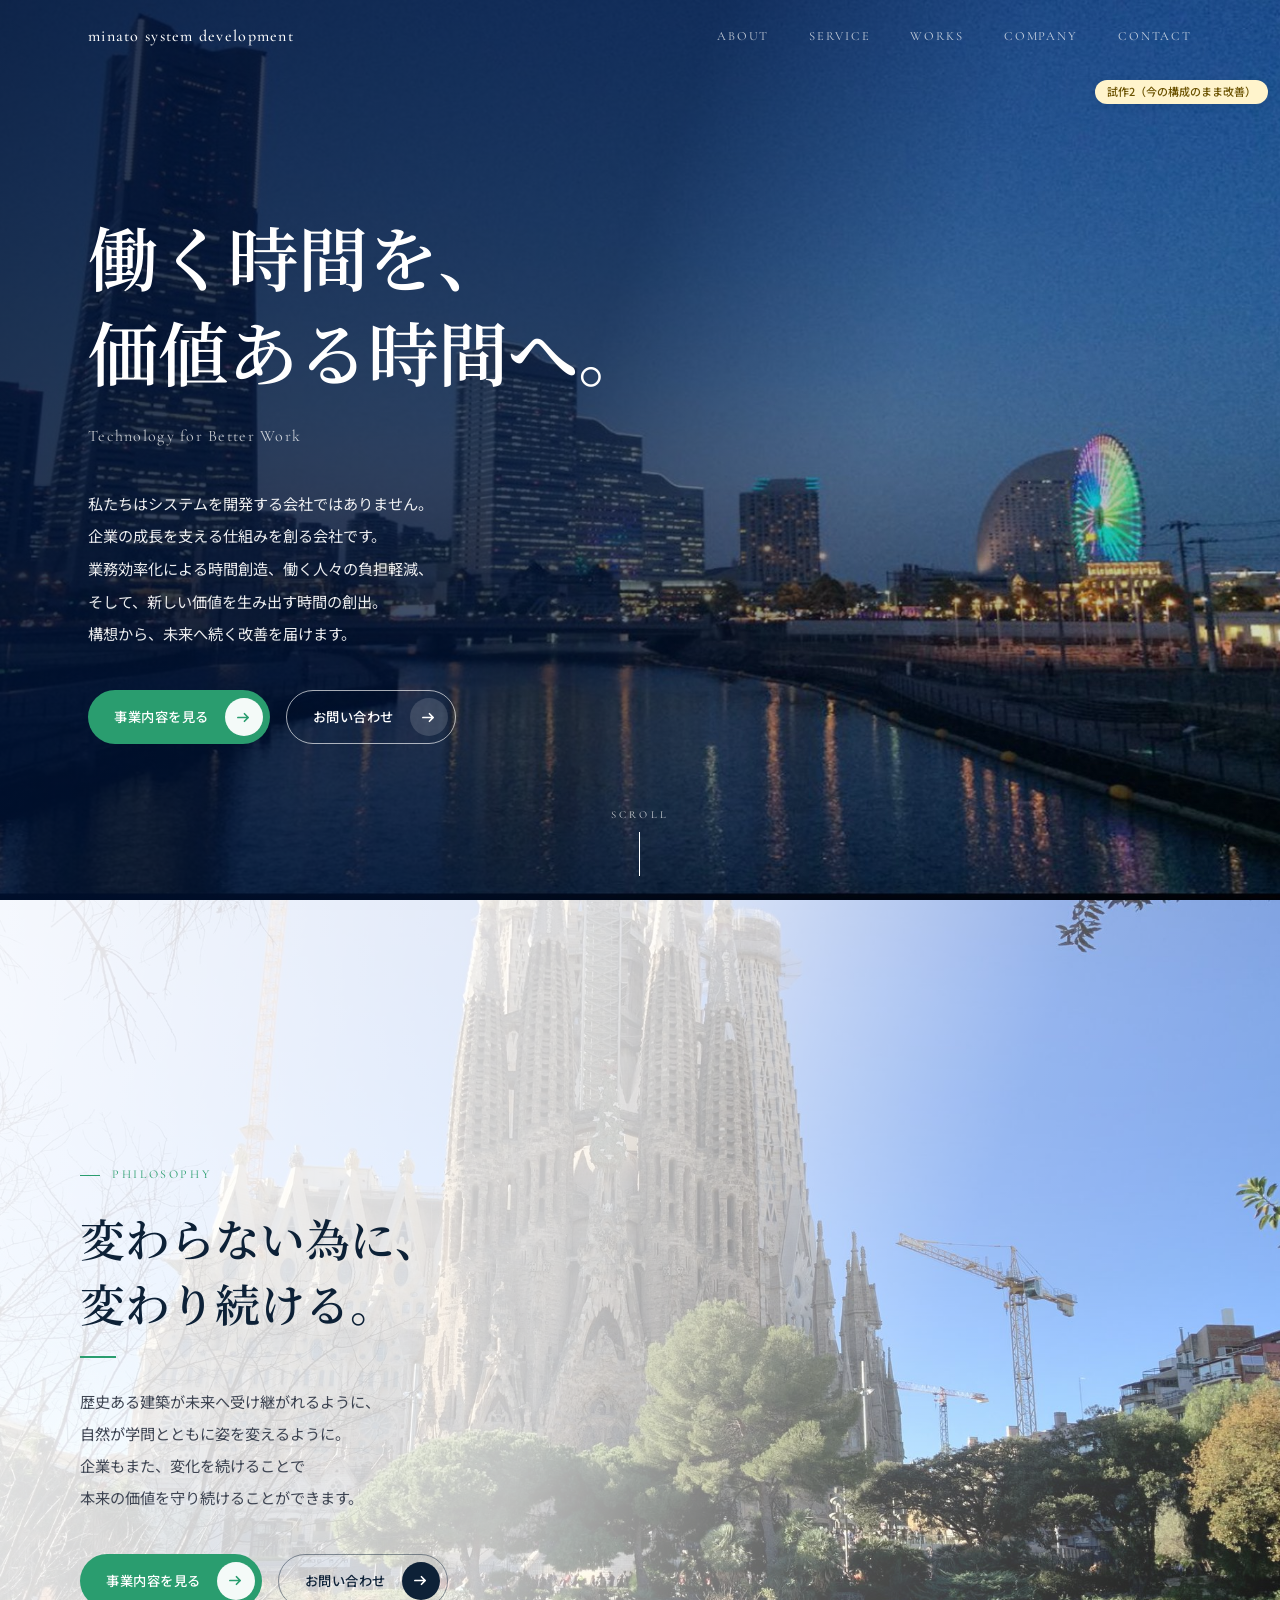
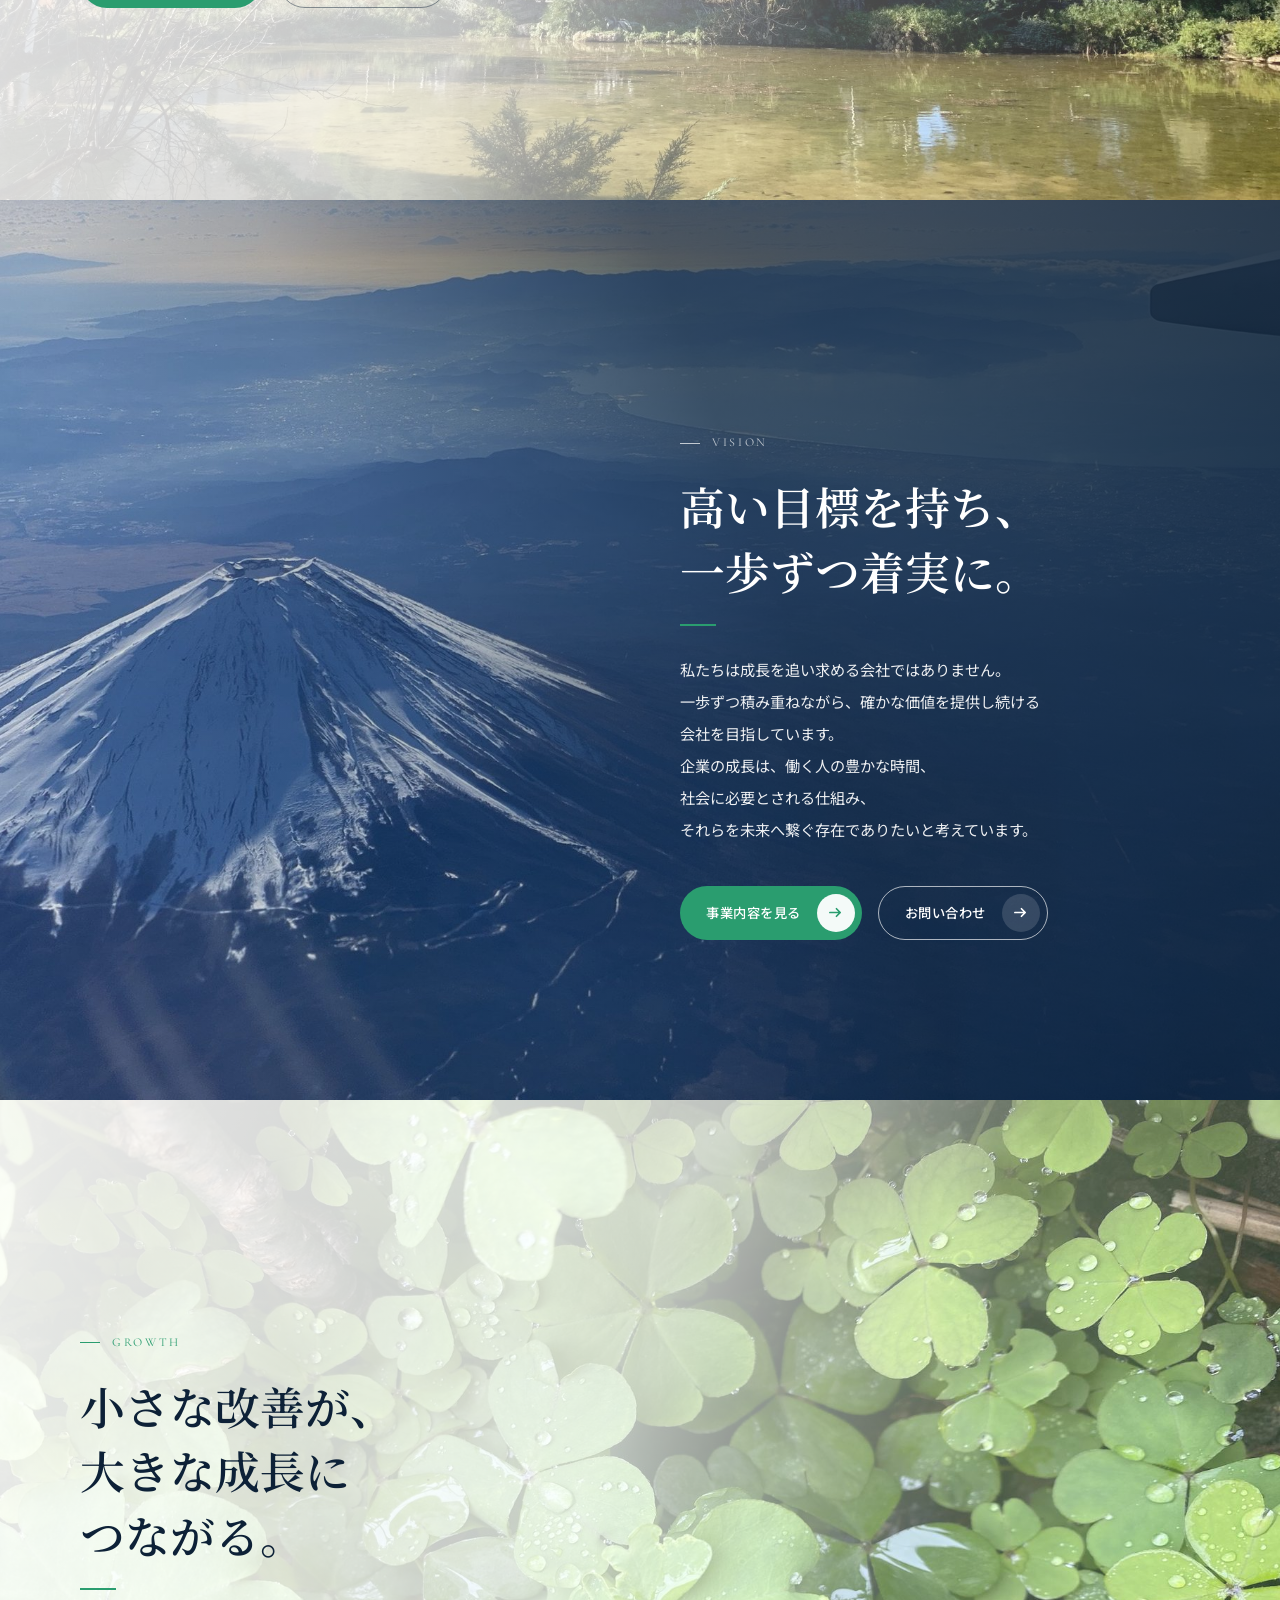
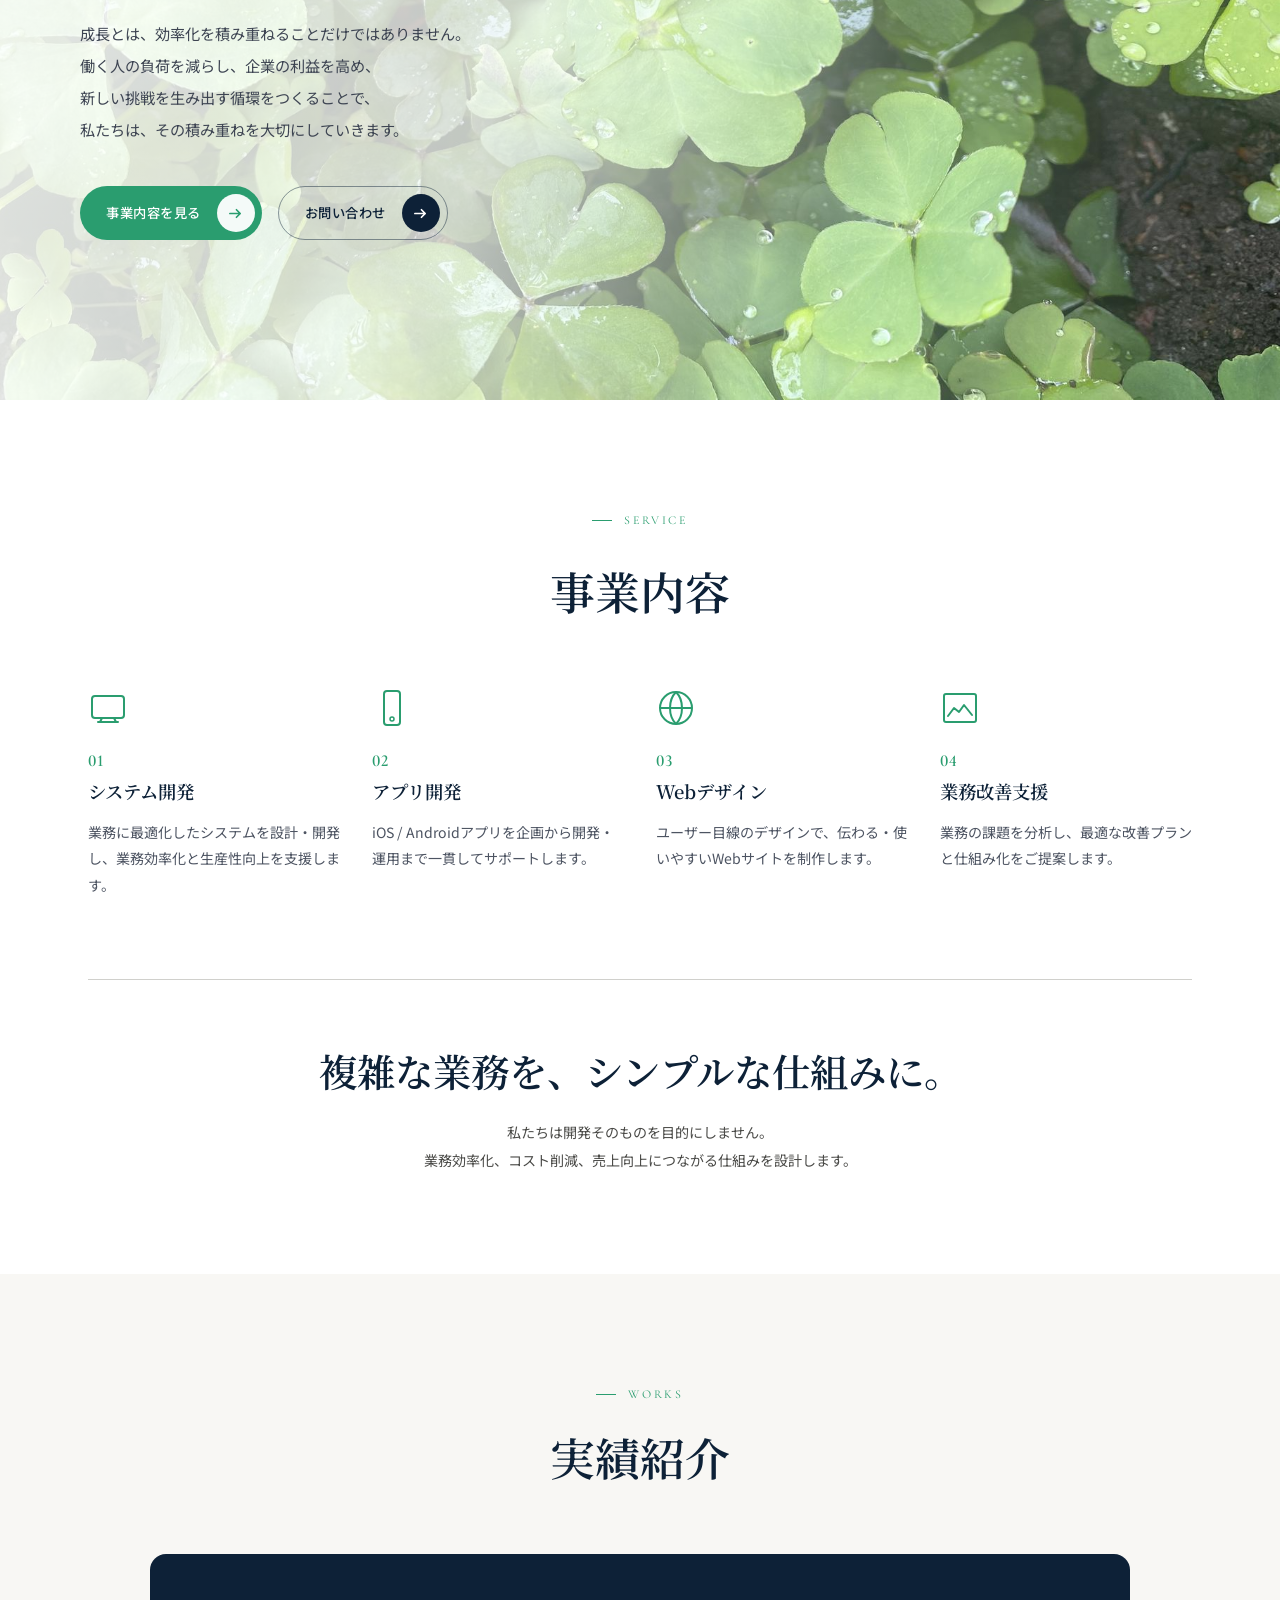
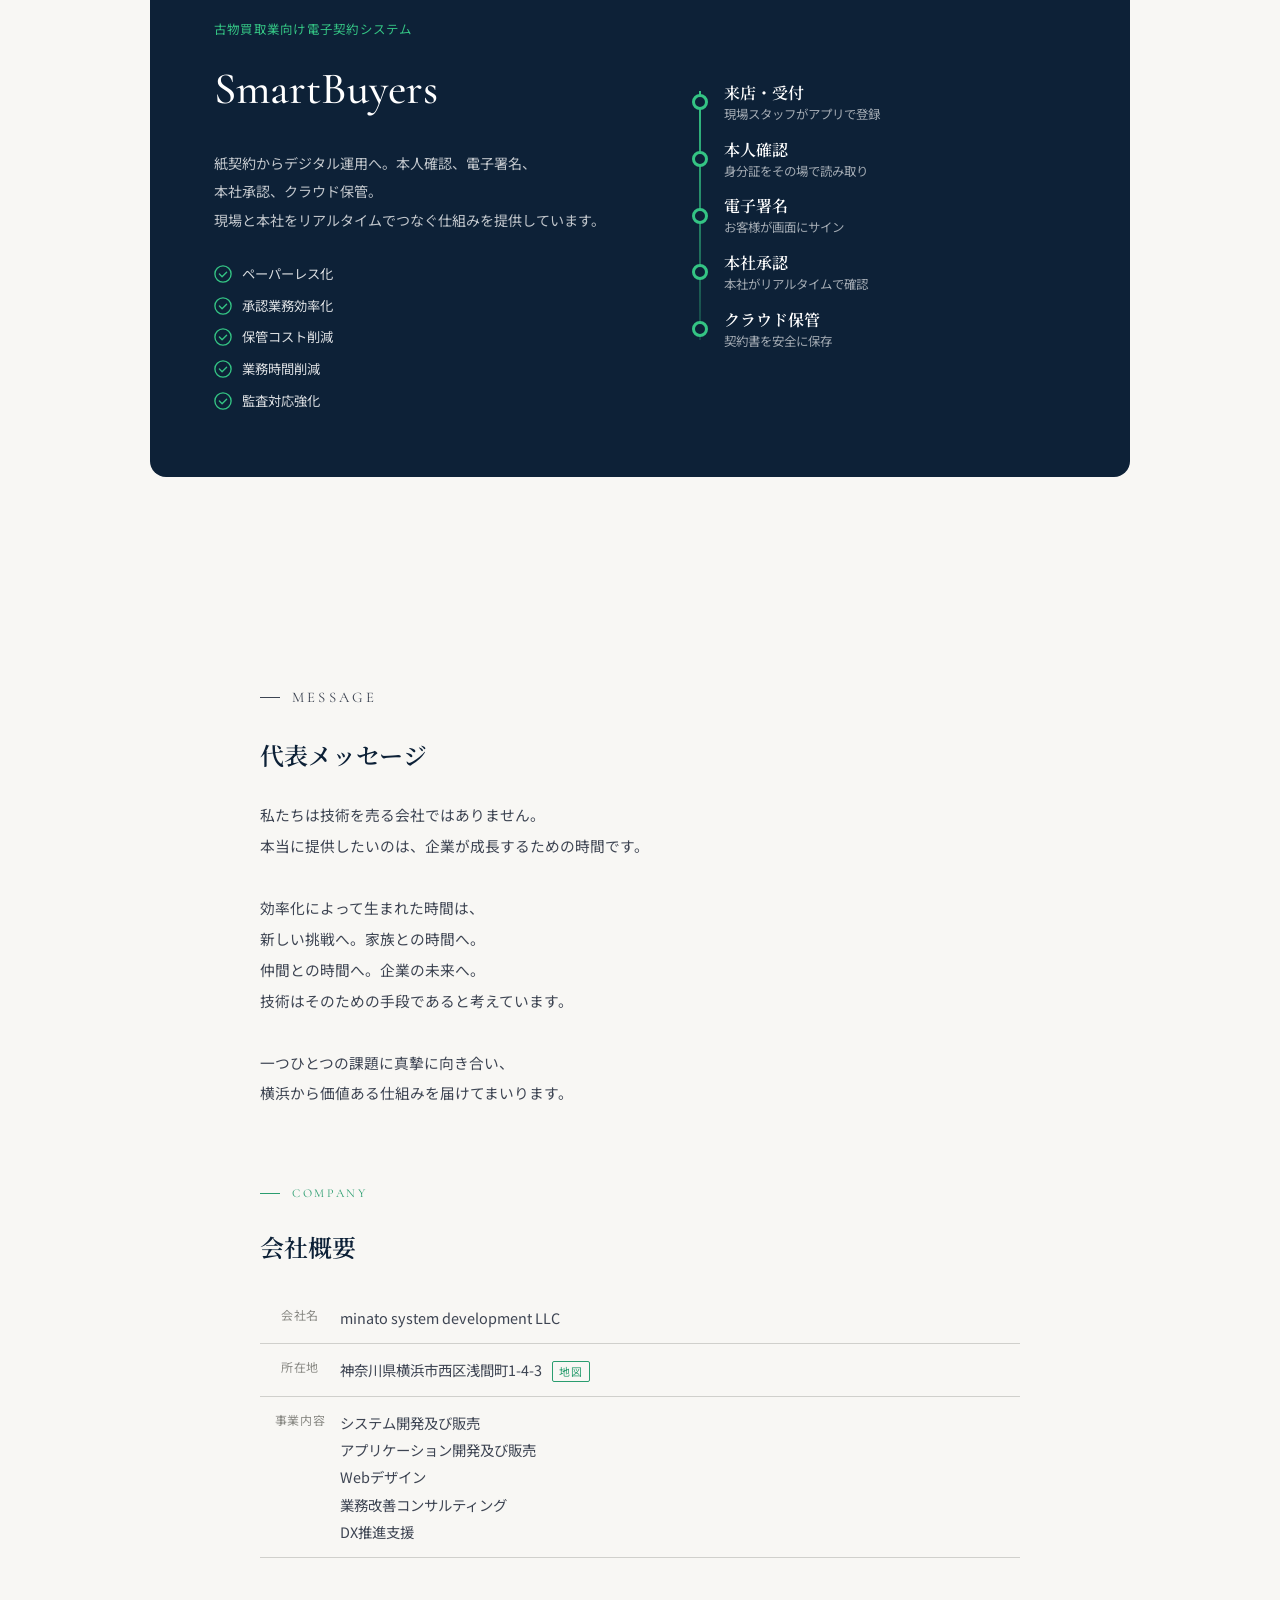
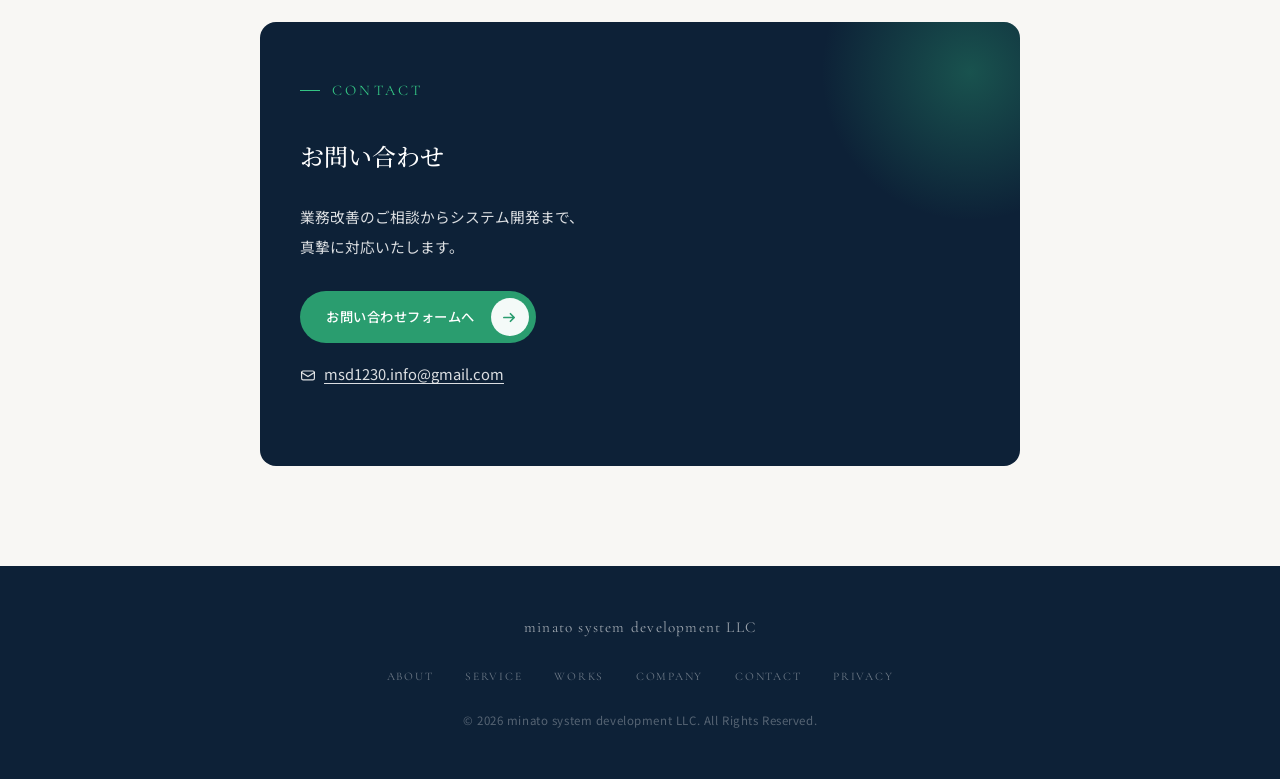
==== commit 988d1a49: "previews: move the VISION text to the right on PC so it clears Mt. Fuji Flip the overlay gradient so" ====
--- a/preview2/index.html
+++ b/preview2/index.html
@@ -17,7 +17,7 @@
   <meta property="og:locale" content="ja_JP">
   <meta name="twitter:card" content="summary_large_image">
   <link rel="stylesheet" href="../assets/css/style.css?v=20261011">
-  <link rel="stylesheet" href="refine.css?v=1">
+  <link rel="stylesheet" href="refine.css?v=4">
   <link rel="preconnect" href="https://fonts.googleapis.com">
   <link rel="preconnect" href="https://fonts.gstatic.com" crossorigin>
   <link href="https://fonts.googleapis.com/css2?family=Noto+Serif+JP:wght@400;500;600&family=Noto+Sans+JP:wght@300;400;500&family=Cormorant+Garamond:ital,wght@0,400;0,500;1,400&display=swap" rel="stylesheet">
@@ -155,7 +155,7 @@
         </div>
       </div>
       <div class="sec-service__tagline">
-        <h3>複雑な業務を、シンプルな仕組みに。</h3>
+        <h3>複雑な業務を、<br class="sp-br">シンプルな仕組みに。</h3>
         <p>私たちは開発そのものを目的にしません。<br>業務効率化、コスト削減、<br class="sp-br">売上向上につながる仕組みを設計します。</p>
       </div>
     </div>
--- a/preview2/refine.css
+++ b/preview2/refine.css
@@ -118,6 +118,9 @@
   .service-card__icon { margin-top: 26px; }
   .service-card h3 { font-size: 1.1rem; white-space: normal; }
   .service-card p { font-size: 0.86rem; }
+  /* 最後の項目の下線と、下の見出しの上線が2本並んで間が空いていたので、1本にして詰める */
+  .sec-service__grid { margin-bottom: 56px; }
+  .sec-service__tagline { border-top: none; padding-top: 0; }
 
   .works__card { grid-template-columns: 1fr; gap: 36px; padding: 36px 24px; }
 
@@ -138,3 +141,23 @@
   /* 先頭へ戻るボタンと重ならないよう少し上へ */
   .to-top { bottom: calc(82px + env(safe-area-inset-bottom)); }
 }
+
+/* スマホでは「SCROLL」の案内を出さない。下に写真がのぞいていて続きがあると分かるうえ、写真に重なって邪魔になるため */
+@media (max-width: 768px) {
+  .scroll-cue { display: none; }
+}
+
+/* PC：VISION の文字を右へ寄せ、左の富士山に重ならないようにする。暗いグラデーションも右側にかける */
+@media (min-width: 769px) {
+  .sec-vision { justify-content: flex-end; }
+  .sec-vision__content { margin-left: auto; margin-right: 0; }
+  .sec-vision__overlay {
+    background: linear-gradient(
+      250deg,
+      rgba(13,33,55,0.86) 0%,
+      rgba(13,33,55,0.70) 40%,
+      rgba(13,33,55,0.28) 64%,
+      rgba(13,33,55,0.04) 100%
+    );
+  }
+}
